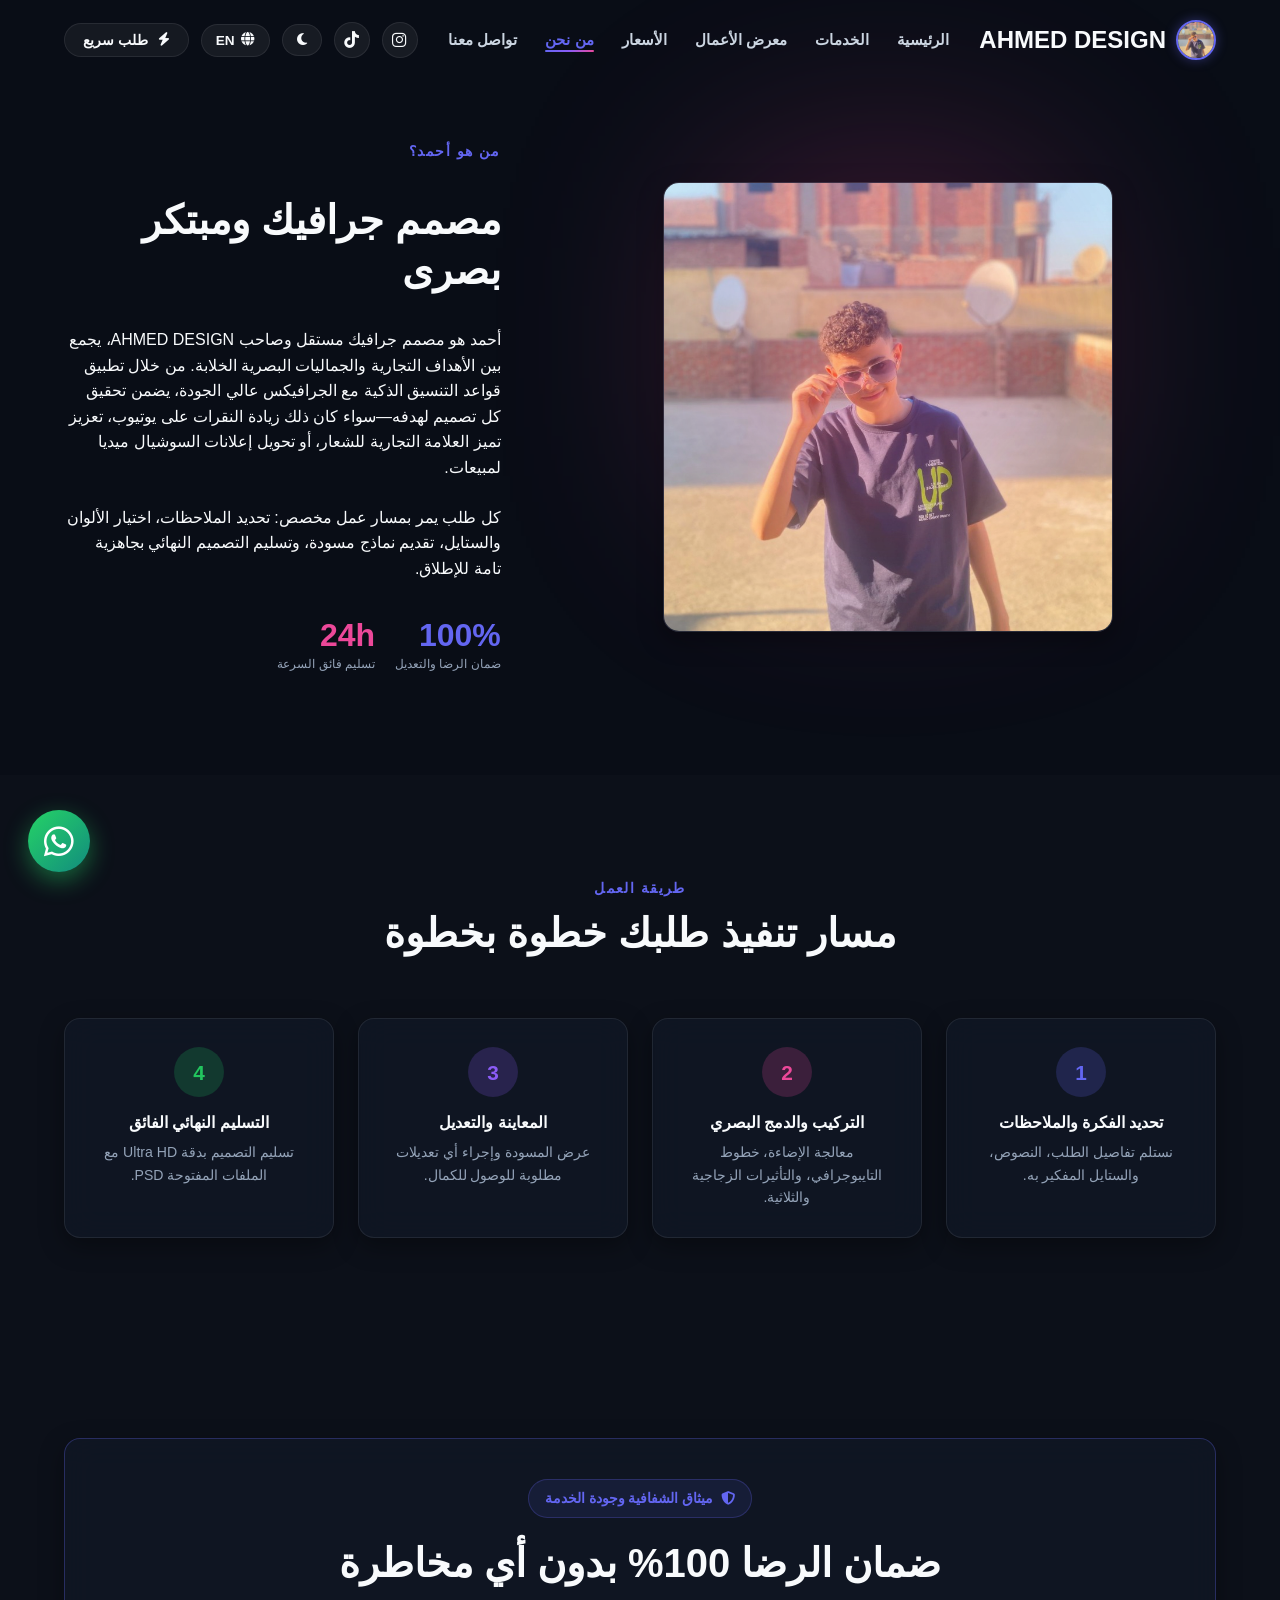
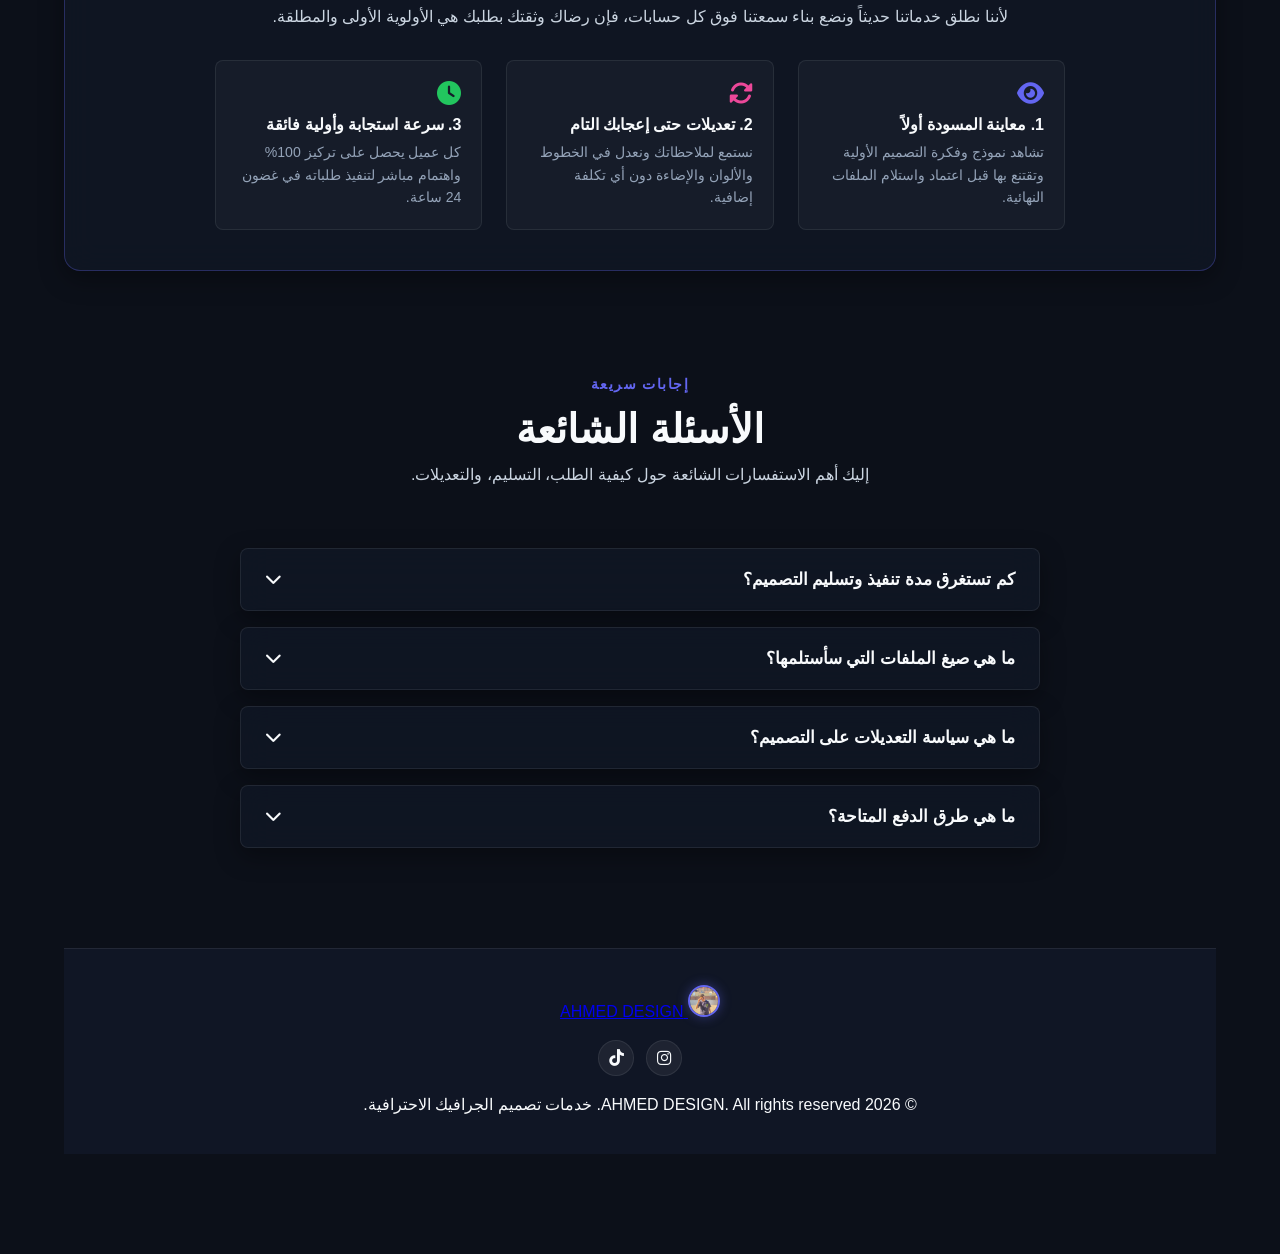
==== about.html @ 9575a86d "Add files via upload" ====
<!DOCTYPE html>
<html lang="ar" dir="rtl" data-theme="dark">
<head>
  <meta charset="UTF-8">
  <meta name="viewport" content="width=device-width, initial-scale=1.0">
  <title>AHMED DESIGN - من نحن والأسئلة الشائعة | About & FAQ</title>
  <meta name="description" content="تعرف على AHMED DESIGN ومصمم الجرافيك أحمد، مسار العمل المخصص، وأهم الإجابات على الأسئلة الشائعة المتعلقة بالطلب والتسليم.">

  <!-- Open Graph / Social Sharing -->
  <meta property="og:type" content="website">
  <meta property="og:title" content="AHMED DESIGN - من نحن وفريق العمل">
  <meta property="og:description" content="تعرف على AHMED DESIGN ومصمم الجرافيك أحمد ومسار العمل والأسئلة الشائعة.">
  <meta property="og:image" content="profile.jpg">
  <meta name="twitter:card" content="summary_large_image">
  <meta name="twitter:title" content="AHMED DESIGN - من نحن">
  <meta name="twitter:image" content="profile.jpg">

  <!-- Security Meta Tags -->
  <meta http-equiv="X-Content-Type-Options" content="nosniff">
  <meta http-equiv="X-Frame-Options" content="SAMEORIGIN">
  <meta name="referrer" content="strict-origin-when-cross-origin">
  <meta http-equiv="Content-Security-Policy" content="default-src 'self' 'unsafe-inline' 'unsafe-eval' https: data: blob:; img-src 'self' data: https: blob:; style-src 'self' 'unsafe-inline' https:; font-src 'self' https: data:;">

  <!-- FontAwesome CDN -->
  <link rel="stylesheet" href="https://cdnjs.cloudflare.com/ajax/libs/font-awesome/6.4.0/css/all.min.css" crossorigin="anonymous" referrerpolicy="no-referrer">
  
  <!-- Google Fonts -->
  <link rel="preconnect" href="https://fonts.googleapis.com">
  <link rel="preconnect" href="https://fonts.gstatic.com" crossorigin>
  <link href="https://fonts.googleapis.com/css2?family=Cairo:wght@400;600;700;800&family=Plus+Jakarta+Sans:wght@400;500;600;700;800&display=swap" rel="stylesheet">

  <!-- Favicon with Circular Profile Image -->
  <link rel="icon" type="image/jpeg" href="profile.jpg">

  <link rel="stylesheet" href="style.css">
</head>
<body>

  <!-- ✨ Loading Screen -->
  <div class="loading-screen" id="loading-screen">
    <div class="loading-inner">
      <div class="loading-logo">
        <img src="profile.jpg" alt="AHMED DESIGN" style="width: 70px; height: 70px; border-radius: 50%; object-fit: cover; border: 3px solid var(--color-primary); box-shadow: 0 0 20px rgba(99, 102, 241, 0.6);">
      </div>
      <div class="loading-ring"></div>
      <p class="loading-text">AHMED DESIGN</p>
    </div>
  </div>

  <!-- Header Navigation -->
  <header class="header-nav" id="header-nav">
    <div class="container nav-container">
      <a href="index.html" class="logo" id="nav-logo">
        <img src="profile.jpg" alt="AHMED DESIGN" class="logo-avatar">
        <span>AHMED DESIGN</span>
      </a>
      
      <button class="mobile-menu-btn" id="mobile-menu-btn" aria-label="القائمة">
        <span></span>
        <span></span>
        <span></span>
      </button>
      
      <ul class="nav-links" id="nav-links">
        <li><a href="index.html" data-ar="الرئيسية" data-en="Home">الرئيسية</a></li>
        <li><a href="services.html" data-ar="الخدمات" data-en="Services">الخدمات</a></li>
        <li><a href="portfolio.html" data-ar="معرض الأعمال" data-en="Portfolio">معرض الأعمال</a></li>
        <li><a href="pricing.html" data-ar="الأسعار" data-en="Pricing">الأسعار</a></li>
        <li><a href="about.html" data-ar="من نحن" data-en="About Us">من نحن</a></li>
        <li><a href="contact.html" data-ar="تواصل معنا" data-en="Contact">تواصل معنا</a></li>
      </ul>
      
      <div class="nav-controls">
        <!-- Social Media Buttons -->
        <a href="https://www.instagram.com/ahme_idet_x" target="_blank" rel="noopener noreferrer" class="social-icon-btn instagram" title="الانستجرام - Instagram">
          <i class="fa-brands fa-instagram"></i>
        </a>
        <a href="https://www.tiktok.com/@narota28" target="_blank" rel="noopener noreferrer" class="social-icon-btn tiktok" title="التيك توك - TikTok">
          <i class="fa-brands fa-tiktok"></i>
        </a>

        <button class="theme-toggle-btn" id="theme-toggle-btn" title="تغيير الوضع">
          <i class="fa-solid fa-moon" id="theme-icon"></i>
        </button>
        <button class="lang-toggle-btn" id="lang-toggle-btn" title="Switch Language">
          <i class="fa-solid fa-globe"></i> <span id="lang-text">EN</span>
        </button>
        <button class="btn btn-secondary btn-sm" id="open-quick-modal-btn">
          <i class="fa-solid fa-bolt"></i> <span data-ar="طلب سريع" data-en="Quick Order">طلب سريع</span>
        </button>
      </div>
    </div>
  </header>

  <!-- About Section -->
  <section class="services-section" style="padding-top: 140px;" id="about">
    <div class="container hero-grid">
      <div class="hero-visual">
        <div class="hero-circle-glow" style="background: var(--color-secondary);"></div>
        <img src="profile.jpg" alt="Ahmed Profile Photo" class="glass-card" style="width: 100%; max-width: 450px; border-radius: var(--radius-md); object-fit: cover; height: 450px; border: 1px solid rgba(255, 255, 255, 0.1);" id="about-img">
      </div>
      <div class="hero-content reveal">
        <span class="section-subtitle" style="text-align: right;" data-ar="من هو أحمد؟" data-en="Who is Ahmed?">من هو أحمد؟</span>
        <h2 class="section-title" style="text-align: right;" data-ar="مصمم جرافيك ومبتكر بصرى" data-en="Visual Creator & Graphic Specialist">مصمم جرافيك ومبتكر بصرى</h2>
        <p data-ar="أحمد هو مصمم جرافيك مستقل وصاحب AHMED DESIGN، يجمع بين الأهداف التجارية والجماليات البصرية الخلابة. من خلال تطبيق قواعد التنسيق الذكية مع الجرافيكس عالي الجودة، يضمن تحقيق كل تصميم لهدفه—سواء كان ذلك زيادة النقرات على يوتيوب، تعزيز تميز العلامة التجارية للشعار، أو تحويل إعلانات السوشيال ميديا لمبيعات." data-en="Ahmed is a freelance graphic designer behind AHMED DESIGN who bridges commercial objectives with striking aesthetics. By combining layout principles with high-fidelity graphics, Ahmed ensures every design achieves its goal.">
          أحمد هو مصمم جرافيك مستقل وصاحب AHMED DESIGN، يجمع بين الأهداف التجارية والجماليات البصرية الخلابة. من خلال تطبيق قواعد التنسيق الذكية مع الجرافيكس عالي الجودة، يضمن تحقيق كل تصميم لهدفه—سواء كان ذلك زيادة النقرات على يوتيوب، تعزيز تميز العلامة التجارية للشعار، أو تحويل إعلانات السوشيال ميديا لمبيعات.
        </p>
        <p data-ar="كل طلب يمر بمسار عمل مخصص: تحديد الملاحظات، اختيار الألوان والستايل، تقديم نماذج مسودة، وتسليم التصميم النهائي بجاهزية تامة للإطلاق." data-en="Every order follows a dedicated collaboration workflow: aligning requirements, establishing style direction, and delivering pristine assets ready for launch.">
          كل طلب يمر بمسار عمل مخصص: تحديد الملاحظات، اختيار الألوان والستايل، تقديم نماذج مسودة، وتسليم التصميم النهائي بجاهزية تامة للإطلاق.
        </p>
        <div style="display: flex; gap: 20px; margin-top: 10px;">
          <div class="stat-item" style="text-align: right;">
            <h3 style="color: var(--color-primary); font-size: 2rem;">100%</h3>
            <p data-ar="ضمان الرضا والتعديل" data-en="Satisfaction Guaranteed">ضمان الرضا والتعديل</p>
          </div>
          <div class="stat-item" style="text-align: right;">
            <h3 style="color: var(--color-secondary); font-size: 2rem;">24h</h3>
            <p data-ar="تسليم فائق السرعة" data-en="Express Turnaround">تسليم فائق السرعة</p>
          </div>
        </div>
      </div>
    </div>
  </section>

  <!-- Workflow Section -->
  <section class="services-section" style="background: rgba(255, 255, 255, 0.01);">
    <div class="container">
      <div class="section-header reveal">
        <span class="section-subtitle" data-ar="طريقة العمل" data-en="Our Process">طريقة العمل</span>
        <h2 class="section-title" data-ar="مسار تنفيذ طلبك خطوة بخطوة" data-en="Step-by-Step Order Workflow">مسار تنفيذ طلبك خطوة بخطوة</h2>
      </div>

      <div style="display: grid; grid-template-columns: repeat(auto-fit, minmax(240px, 1fr)); gap: 24px;" class="reveal">
        <div class="glass-card" style="padding: 28px; text-align: center;">
          <div style="width: 50px; height: 50px; background: rgba(99, 102, 241, 0.2); color: var(--color-primary); border-radius: 50%; display: flex; align-items: center; justify-content: center; margin: 0 auto 16px auto; font-weight: 800; font-size: 1.3rem;">1</div>
          <h4 data-ar="تحديد الفكرة والملاحظات" data-en="1. Project Brief">تحديد الفكرة والملاحظات</h4>
          <p style="font-size: 0.88rem; color: var(--text-muted); margin-top: 8px;" data-ar="نستلم تفاصيل الطلب، النصوص، والستايل المفكير به." data-en="We receive your title, text, requirements and style notes.">نستلم تفاصيل الطلب، النصوص، والستايل المفكير به.</p>
        </div>

        <div class="glass-card" style="padding: 28px; text-align: center;">
          <div style="width: 50px; height: 50px; background: rgba(236, 72, 153, 0.2); color: var(--color-secondary); border-radius: 50%; display: flex; align-items: center; justify-content: center; margin: 0 auto 16px auto; font-weight: 800; font-size: 1.3rem;">2</div>
          <h4 data-ar="التركيب والدمج البصري" data-en="2. Visual Composition">التركيب والدمج البصري</h4>
          <p style="font-size: 0.88rem; color: var(--text-muted); margin-top: 8px;" data-ar="معالجة الإضاءة، خطوط التايبوجرافي، والتأثيرات الزجاجية والثلاثية." data-en="Lighting setup, typography formatting, and 3D fluid effects.">معالجة الإضاءة، خطوط التايبوجرافي، والتأثيرات الزجاجية والثلاثية.</p>
        </div>

        <div class="glass-card" style="padding: 28px; text-align: center;">
          <div style="width: 50px; height: 50px; background: rgba(139, 92, 246, 0.2); color: var(--color-accent); border-radius: 50%; display: flex; align-items: center; justify-content: center; margin: 0 auto 16px auto; font-weight: 800; font-size: 1.3rem;">3</div>
          <h4 data-ar="المعاينة والتعديل" data-en="3. Preview & Revisions">المعاينة والتعديل</h4>
          <p style="font-size: 0.88rem; color: var(--text-muted); margin-top: 8px;" data-ar="عرض المسودة وإجراء أي تعديلات مطلوبة للوصول للكمال." data-en="Share initial model draft and make any revisions until ideal.">عرض المسودة وإجراء أي تعديلات مطلوبة للوصول للكمال.</p>
        </div>

        <div class="glass-card" style="padding: 28px; text-align: center;">
          <div style="width: 50px; height: 50px; background: rgba(34, 197, 94, 0.2); color: var(--color-success); border-radius: 50%; display: flex; align-items: center; justify-content: center; margin: 0 auto 16px auto; font-weight: 800; font-size: 1.3rem;">4</div>
          <h4 data-ar="التسليم النهائي الفائق" data-en="4. Final Delivery">التسليم النهائي الفائق</h4>
          <p style="font-size: 0.88rem; color: var(--text-muted); margin-top: 8px;" data-ar="تسليم التصميم بدقة Ultra HD مع الملفات المفتوحة PSD." data-en="Export high-resolution assets (PNG/JPG/PSD) ready to publish.">تسليم التصميم بدقة Ultra HD مع الملفات المفتوحة PSD.</p>
        </div>
      </div>
    </div>
  </section>

  <!-- 🛡️ Trust & Satisfaction Guarantee Commitment -->
  <section class="services-section" style="background: rgba(255, 255, 255, 0.01);">
    <div class="container">
      <div class="glass-card reveal" style="padding: 40px; border: 1px solid rgba(99, 102, 241, 0.3);">
        <div style="text-align: center; max-width: 850px; margin: 0 auto;">
          <span class="hero-badge" style="margin-bottom: 12px;"><i class="fa-solid fa-shield-halved"></i> <span data-ar="ميثاق الشفافية وجودة الخدمة" data-en="Quality & Transparency Commitment">ميثاق الشفافية وجودة الخدمة</span></span>
          <h2 class="section-title" style="margin-bottom: 16px;" data-ar="ضمان الرضا 100% بدون أي مخاطرة" data-en="100% Risk-Free Satisfaction Guarantee">ضمان الرضا 100% بدون أي مخاطرة</h2>
          <p class="section-desc" style="margin-bottom: 30px;" data-ar="لأننا نطلق خدماتنا حديثاً ونضع بناء سمعتنا فوق كل حسابات، فإن رضاك وثقتك بطلبك هي الأولوية الأولى والمطلقة." data-en="Because we are building our reputation on authentic client trust, your satisfaction is our top priority.">
            لأننا نطلق خدماتنا حديثاً ونضع بناء سمعتنا فوق كل حسابات، فإن رضاك وثقتك بطلبك هي الأولوية الأولى والمطلقة.
          </p>

          <div style="display: grid; grid-template-columns: repeat(auto-fit, minmax(220px, 1fr)); gap: 24px; text-align: right;">
            <div style="background: rgba(255, 255, 255, 0.03); padding: 20px; border-radius: var(--radius-sm); border: 1px solid var(--border-glass);">
              <i class="fa-solid fa-eye" style="color: var(--color-primary); font-size: 1.5rem; margin-bottom: 10px;"></i>
              <h4 data-ar="1. معاينة المسودة أولاً" data-en="1. Concept Preview">1. معاينة المسودة أولاً</h4>
              <p style="font-size: 0.88rem; color: var(--text-muted); margin-top: 6px;" data-ar="تشاهد نموذج وفكرة التصميم الأولية وتقتنع بها قبل اعتماد واستلام الملفات النهائية." data-en="Preview the concept design draft before final file delivery.">تشاهد نموذج وفكرة التصميم الأولية وتقتنع بها قبل اعتماد واستلام الملفات النهائية.</p>
            </div>

            <div style="background: rgba(255, 255, 255, 0.03); padding: 20px; border-radius: var(--radius-sm); border: 1px solid var(--border-glass);">
              <i class="fa-solid fa-rotate" style="color: var(--color-secondary); font-size: 1.5rem; margin-bottom: 10px;"></i>
              <h4 data-ar="2. تعديلات حتى إعجابك التام" data-en="2. Edits Until Perfect">2. تعديلات حتى إعجابك التام</h4>
              <p style="font-size: 0.88rem; color: var(--text-muted); margin-top: 6px;" data-ar="نستمع لملاحظاتك ونعدل في الخطوط والألوان والإضاءة دون أي تكلفة إضافية." data-en="Unlimited edits to fonts, colors, and graphics at no additional cost.">نستمع لملاحظاتك ونعدل في الخطوط والألوان والإضاءة دون أي تكلفة إضافية.</p>
            </div>

            <div style="background: rgba(255, 255, 255, 0.03); padding: 20px; border-radius: var(--radius-sm); border: 1px solid var(--border-glass);">
              <i class="fa-solid fa-clock" style="color: var(--color-success); font-size: 1.5rem; margin-bottom: 10px;"></i>
              <h4 data-ar="3. سرعة استجابة وأولية فائقة" data-en="3. Fast Priority Attention">3. سرعة استجابة وأولية فائقة</h4>
              <p style="font-size: 0.88rem; color: var(--text-muted); margin-top: 6px;" data-ar="كل عميل يحصل على تركيز 100% واهتمام مباشر لتنفيذ طلباته في غضون 24 ساعة." data-en="Direct 1-on-1 focus to complete your order within 24 hours.">كل عميل يحصل على تركيز 100% واهتمام مباشر لتنفيذ طلباته في غضون 24 ساعة.</p>
            </div>
          </div>
        </div>
      </div>

  <!-- FAQ Accordion Section -->
  <section class="services-section" id="faq">
    <div class="container">
      <div class="section-header reveal">
        <span class="section-subtitle" data-ar="إجابات سريعة" data-en="Got Questions?">إجابات سريعة</span>
        <h2 class="section-title" data-ar="الأسئلة الشائعة" data-en="Frequently Asked Questions">الأسئلة الشائعة</h2>
        <p class="section-desc" data-ar="إليك أهم الاستفسارات الشائعة حول كيفية الطلب، التسليم، والتعديلات." data-en="Find quick answers regarding design orders, turnaround times, and revisions.">
          إليك أهم الاستفسارات الشائعة حول كيفية الطلب، التسليم، والتعديلات.
        </p>
      </div>

      <div class="faq-container reveal">
        <!-- FAQ 1 -->
        <div class="glass-card faq-item">
          <button class="faq-question">
            <span data-ar="كم تستغرق مدة تنفيذ وتسليم التصميم؟" data-en="How long does design delivery take?">كم تستغرق مدة تنفيذ وتسليم التصميم؟</span>
            <i class="fa-solid fa-chevron-down faq-icon"></i>
          </button>
          <div class="faq-answer">
            <p data-ar="يتم تسليم معظم الصور المصغرة والبوستات والشعارات خلال 24 إلى 48 ساعة فقط كحد أقصى. وفي حالة الطلبات المستعجلة، يمكن التسليم في نفس اليوم." data-en="Most thumbnails, ads, and logos are delivered within 24 to 48 hours. Express same-day delivery is available for urgent orders.">
              يتم تسليم معظم الصور المصغرة والبوستات والشعارات خلال 24 إلى 48 ساعة فقط كحد أقصى. وفي حالة الطلبات المستعجلة، يمكن التسليم في نفس اليوم.
            </p>
          </div>
        </div>

        <!-- FAQ 2 -->
        <div class="glass-card faq-item">
          <button class="faq-question">
            <span data-ar="ما هي صيغ الملفات التي سأستلمها؟" data-en="What file formats will I receive?">ما هي صيغ الملفات التي سأستلمها؟</span>
            <i class="fa-solid fa-chevron-down faq-icon"></i>
          </button>
          <div class="faq-answer">
            <p data-ar="تستلم ملفات الصور بجهوزية فائقة بدقة Ultra HD بصيغ PNG و JPG، بالإضافة إلى ملف المصدر المفتوح للتعديل (Photoshop PSD / Illustrator AI) حسب نوع الخدمة." data-en="You receive Ultra HD PNG and JPG files, along with edit-ready source files (PSD / AI) depending on the package.">
              تستلم ملفات الصور بجهوزية فائقة بدقة Ultra HD بصيغ PNG و JPG، بالإضافة إلى ملف المصدر المفتوح للتعديل (Photoshop PSD / Illustrator AI) حسب نوع الخدمة.
            </p>
          </div>
        </div>

        <!-- FAQ 3 -->
        <div class="glass-card faq-item">
          <button class="faq-question">
            <span data-ar="ما هي سياسة التعديلات على التصميم؟" data-en="What is the revision policy?">ما هي سياسة التعديلات على التصميم؟</span>
            <i class="fa-solid fa-chevron-down faq-icon"></i>
          </button>
          <div class="faq-answer">
            <p data-ar="أقدم تعديلات مجانية غير محدودة حتى تكون راضياً بنسبة 100% عن النتيجة النهائية والتحف البصرية المطلوبة." data-en="I offer unlimited revisions until you are 100% satisfied with the final result.">
              أقدم تعديلات مجانية غير محدودة حتى تكون راضياً بنسبة 100% عن النتيجة النهائية والتحف البصرية المطلوبة.
            </p>
          </div>
        </div>

        <!-- FAQ 4 -->
        <div class="glass-card faq-item">
          <button class="faq-question">
            <span data-ar="ما هي طرق الدفع المتاحة؟" data-en="What payment methods are supported?">ما هي طرق الدفع المتاحة؟</span>
            <i class="fa-solid fa-chevron-down faq-icon"></i>
          </button>
          <div class="faq-answer">
            <p data-ar="يمكنك الدفع بسهولة داخل مصر عبر محفظة فودافون كاش (Vodafone Cash) أو تطبيق InstaPay، ومن خارج مصر عبر PayPal أو التحويلات البنكية." data-en="In Egypt, you can pay via Vodafone Cash or InstaPay. Internationally, payments are accepted via PayPal.">
              يمكنك الدفع بسهولة داخل مصر عبر محفظة فودافون كاش (Vodafone Cash) أو تطبيق InstaPay، ومن خارج مصر عبر PayPal أو التحويلات البنكية.
            </p>
          </div>
        </div>
      </div>
    </div>
  </section>

  <!-- Footer -->
  <footer class="footer">
    <div class="container footer-container">
      <a href="index.html" class="footer-logo">
        <img src="profile.jpg" alt="AHMED DESIGN" class="logo-avatar" style="width: 32px; height: 32px;">
        <span>AHMED DESIGN</span>
      </a>
      <div style="display: flex; align-items: center; gap: 12px;">
        <a href="https://www.instagram.com/ahme_idet_x" target="_blank" rel="noopener noreferrer" class="social-icon-btn instagram" title="Instagram">
          <i class="fa-brands fa-instagram"></i>
        </a>
        <a href="https://www.tiktok.com/@narota28" target="_blank" rel="noopener noreferrer" class="social-icon-btn tiktok" title="TikTok">
          <i class="fa-brands fa-tiktok"></i>
        </a>
      </div>
      <p class="footer-copyright">
        &copy; 2026 AHMED DESIGN. All rights reserved. خدمات تصميم الجرافيك الاحترافية.
      </p>
    </div>
  </footer>

  <!-- Quick Request Modal Popup -->
  <div class="modal-backdrop" id="quick-order-modal">
    <div class="modal-card quick-modal-card">
      <button class="modal-close" id="quick-modal-close" aria-label="إغلاق"><i class="fa-solid fa-xmark"></i></button>
      <div class="quick-modal-header">
        <i class="fa-solid fa-bolt modal-icon"></i>
        <h3 data-ar="طلب تصميم سريع عبر الواتساب" data-en="Quick WhatsApp Order">طلب تصميم سريع عبر الواتساب</h3>
      </div>
      <form id="quick-order-form" autocomplete="off">
        <div class="form-group">
          <label data-ar="اسمك الكريم:" data-en="Your Name:">اسمك الكريم:</label>
          <input type="text" id="modal-client-name" class="form-control" placeholder="مثال: أحمد" required maxlength="100">
        </div>
        <div class="form-group">
          <label data-ar="نوع التصميم المطلوب:" data-en="Select Design:">نوع التصميم المطلوب:</label>
          <select id="modal-service-select" class="form-control" required>
            <option value="صورة مصغرة">صورة مصغرة (100 ج.م / $2.00)</option>
            <option value="بوست / إعلان">بوست / إعلان (100 ج.م / $2.00)</option>
            <option value="تصميم شعار (لوجو)">تصميم شعار - لوجو (100 ج.م / $2.00)</option>
            <option value="تصميمات تجارية">تصميمات تجارية (150 ج.م / $2.50)</option>
            <option value="تصميمات خاصة كبيرة">تصميمات خاصة كبيرة (300 ج.م / $3.00)</option>
          </select>
        </div>
        <div class="form-group">
          <label data-ar="ملاحظات وفكرة التصميم:" data-en="Design Notes:">ملاحظات وفكرة التصميم:</label>
          <textarea id="modal-notes" class="form-control" placeholder="اكتب عنوان التصميم أو الملاحظات البسيطة..." required maxlength="500"></textarea>
        </div>
        <button type="submit" class="btn btn-primary btn-block">
          <i class="fa-brands fa-whatsapp"></i> <span data-ar="تأكيد والفتح في الواتساب" data-en="Confirm & Open WhatsApp">تأكيد والفتح في الواتساب</span>
        </button>
      </form>
    </div>
  </div>

  <!-- Floating WhatsApp Action Button -->
  <a href="https://wa.me/201289337306?text=%D8%A3%D9%87%D9%84%D8%A7%D9%8B%20%D8%A8%D9%83%D8%8C%20%D8%B3%D9%8A%D8%AA%D9%85%20%D8%A7%D9%84%D8%B1%D8%AF%20%D8%B9%D9%84%D9%8A%D9%83%20%D9%81%D9%8A%20%D8%A3%D9%82%D8%B1%D8%A8%20%D9%88%D9%82%D8%AA" 
     class="whatsapp-float-btn" target="_blank" rel="noopener noreferrer" aria-label="Contact via WhatsApp">
    <i class="fa-brands fa-whatsapp"></i>
  </a>

  <!-- Scroll To Top Button -->
  <button class="scroll-top-btn" id="scroll-top-btn" aria-label="العودة لأعلى">
    <i class="fa-solid fa-chevron-up"></i>
  </button>

  <script src="app.js"></script>
  <script src="script.js"></script>
  <script>
    (function () {
      var ls = document.getElementById('loading-screen');
      if (!ls) return;
      function hide() { ls.classList.add('hidden'); }
      setTimeout(hide, 800);
      if (document.readyState === 'complete' || document.readyState === 'interactive') {
        setTimeout(hide, 300);
      } else {
        document.addEventListener('DOMContentLoaded', function () { setTimeout(hide, 300); });
      }
    })();
  </script>
</body>
</html>
---- style.css ----
/* ==========================================================================
   Proticy - Design System & Modern Aesthetics (Dark & Light Modes)
   ========================================================================== */

:root {
  /* Fonts */
  --font-body: 'Cairo', 'Plus Jakarta Sans', -apple-system, BlinkMacSystemFont, sans-serif;
  --font-heading: 'Cairo', 'Plus Jakarta Sans', sans-serif;

  /* Dark Theme Tokens (Default) */
  --bg-primary: #090d16;
  --bg-secondary: #101625;
  --bg-card: rgba(18, 25, 41, 0.75);
  
  --text-primary: #f8fafc;
  --text-secondary: #cbd5e1;
  --text-muted: #94a3b8;
  
  --color-primary: #6366f1;
  --color-primary-hover: #4f46e5;
  --color-secondary: #ec4899;
  --color-accent: #8b5cf6;
  --color-success: #22c55e;
  
  --border-glass: rgba(255, 255, 255, 0.08);
  --border-glass-glow: rgba(99, 102, 241, 0.3);
  --glass-bg: rgba(18, 25, 41, 0.65);

  --grad-primary: linear-gradient(135deg, #6366f1 0%, #8b5cf6 50%, #ec4899 100%);
  --grad-text: linear-gradient(135deg, #a5b4fc 0%, #f472b6 100%);

  --shadow-sm: 0 2px 8px rgba(0, 0, 0, 0.2);
  --shadow-md: 0 8px 24px rgba(0, 0, 0, 0.35);
  --shadow-lg: 0 16px 40px rgba(0, 0, 0, 0.5);
  --shadow-glow: 0 0 30px rgba(99, 102, 241, 0.3);

  --radius-sm: 8px;
  --radius-md: 16px;
  --radius-lg: 24px;
  --radius-full: 9999px;

  --transition-fast: 0.2s ease;
  --transition-normal: 0.3s cubic-bezier(0.4, 0, 0.2, 1);
}

/* Light Theme Variables */
[data-theme="light"] {
  --bg-primary: #f8fafc;
  --bg-secondary: #f1f5f9;
  --bg-card: rgba(255, 255, 255, 0.85);

  --text-primary: #0f172a;
  --text-secondary: #334155;
  --text-muted: #64748b;

  --border-glass: rgba(0, 0, 0, 0.08);
  --border-glass-glow: rgba(99, 102, 241, 0.4);
  --glass-bg: rgba(255, 255, 255, 0.75);

  --shadow-sm: 0 2px 8px rgba(0, 0, 0, 0.05);
  --shadow-md: 0 8px 24px rgba(0, 0, 0, 0.08);
  --shadow-lg: 0 16px 40px rgba(0, 0, 0, 0.12);
}

/* Reset & Base Styles */
* {
  margin: 0;
  padding: 0;
  box-sizing: border-box;
}

html {
  scroll-behavior: smooth;
}

body {
  font-family: var(--font-body);
  background-color: var(--bg-primary);
  color: var(--text-primary);
  line-height: 1.6;
  overflow-x: hidden;
  transition: background-color var(--transition-normal), color var(--transition-normal);
}

.container {
  width: 100%;
  max-width: 1200px;
  margin: 0 auto;
  padding: 0 24px;
}

/* Glassmorphism Cards */
.glass-card {
  background: var(--glass-bg);
  backdrop-filter: blur(16px);
  -webkit-backdrop-filter: blur(16px);
  border: 1px solid var(--border-glass);
  border-radius: var(--radius-md);
  box-shadow: var(--shadow-md);
  transition: all var(--transition-normal);
}

.glass-card:hover {
  border-color: var(--border-glass-glow);
}

/* Typography */
h1, h2, h3, h4, h5, h6 {
  font-family: var(--font-heading);
  font-weight: 700;
  line-height: 1.25;
  color: var(--text-primary);
}

.gradient-text {
  background: var(--grad-primary);
  -webkit-background-clip: text;
  -webkit-text-fill-color: transparent;
  background-clip: text;
}

/* Buttons System */
.btn {
  display: inline-flex;
  align-items: center;
  justify-content: center;
  gap: 10px;
  padding: 14px 28px;
  font-family: var(--font-heading);
  font-size: 0.95rem;
  font-weight: 700;
  border-radius: var(--radius-full);
  border: none;
  cursor: pointer;
  text-decoration: none;
  transition: all var(--transition-normal);
}

.btn-sm {
  padding: 8px 18px;
  font-size: 0.85rem;
}

.btn-primary {
  background: var(--grad-primary);
  color: #ffffff;
  box-shadow: 0 4px 20px rgba(99, 102, 241, 0.4);
}

.btn-primary:hover {
  transform: translateY(-2px);
  box-shadow: 0 8px 28px rgba(99, 102, 241, 0.6);
}

.btn-secondary {
  background: rgba(255, 255, 255, 0.05);
  color: var(--text-primary);
  border: 1px solid var(--border-glass);
}

.btn-secondary:hover {
  background: rgba(255, 255, 255, 0.12);
  border-color: var(--color-primary);
}

.btn-block {
  width: 100%;
}

/* Header & Nav */
.header-nav {
  position: fixed;
  top: 0;
  left: 0;
  width: 100%;
  z-index: 100;
  padding: 20px 0;
  transition: all var(--transition-normal);
}

.header-nav.scrolled {
  background: var(--glass-bg);
  backdrop-filter: blur(20px);
  -webkit-backdrop-filter: blur(20px);
  border-bottom: 1px solid var(--border-glass);
  padding: 14px 0;
  box-shadow: var(--shadow-sm);
}

.nav-container {
  display: flex;
  align-items: center;
  justify-content: space-between;
}

.logo {
  display: flex;
  align-items: center;
  gap: 10px;
  font-family: var(--font-heading);
  font-size: 1.5rem;
  font-weight: 800;
  color: var(--text-primary);
  text-decoration: none;
}

.logo i {
  color: var(--color-primary);
}

.logo-avatar {
  width: 40px;
  height: 40px;
  border-radius: 50%;
  object-fit: cover;
  border: 2px solid var(--color-primary);
  box-shadow: 0 0 12px rgba(99, 102, 241, 0.4);
  transition: transform var(--transition-fast), box-shadow var(--transition-fast);
}

.logo:hover .logo-avatar {
  transform: scale(1.08);
  box-shadow: 0 0 16px rgba(236, 72, 153, 0.6);
}

.social-icon-btn {
  width: 36px;
  height: 36px;
  border-radius: 50%;
  background: rgba(255, 255, 255, 0.06);
  border: 1px solid var(--border-glass);
  color: var(--text-primary);
  display: flex;
  align-items: center;
  justify-content: center;
  text-decoration: none;
  font-size: 1.05rem;
  transition: all var(--transition-fast);
}

.social-icon-btn.instagram:hover {
  background: radial-gradient(circle at 30% 107%, #fdf497 0%, #fdf497 5%, #fd5949 45%,#d6249f 60%,#285AEB 90%);
  color: #ffffff;
  border-color: transparent;
  transform: translateY(-2px);
}

.social-icon-btn.tiktok:hover {
  background: #000000;
  color: #00f2fe;
  border-color: #ff0050;
  box-shadow: -2px 2px 10px #ff0050, 2px -2px 10px #00f2fe;
  transform: translateY(-2px);
}

.nav-links {
  display: flex;
  align-items: center;
  gap: 28px;
  list-style: none;
}

.nav-links a {
  color: var(--text-secondary);
  text-decoration: none;
  font-size: 0.95rem;
  font-weight: 600;
  transition: color var(--transition-fast);
}

.nav-links a:hover,
.nav-links a.active {
  color: var(--color-primary);
}

.nav-links a.active {
  position: relative;
}

.nav-links a.active::after {
  content: '';
  position: absolute;
  bottom: -4px;
  left: 0;
  width: 100%;
  height: 2px;
  background: var(--grad-primary);
  border-radius: var(--radius-full);
}

.nav-controls {
  display: flex;
  align-items: center;
  gap: 12px;
}

.theme-toggle-btn, .lang-toggle-btn {
  background: rgba(255, 255, 255, 0.06);
  border: 1px solid var(--border-glass);
  color: var(--text-primary);
  padding: 8px 14px;
  border-radius: var(--radius-full);
  cursor: pointer;
  display: flex;
  align-items: center;
  gap: 6px;
  font-weight: 700;
  font-size: 0.85rem;
  transition: all var(--transition-fast);
}

.theme-toggle-btn:hover, .lang-toggle-btn:hover {
  background: rgba(99, 102, 241, 0.2);
  border-color: var(--color-primary);
}

/* Mobile Hamburger Button */
.mobile-menu-btn {
  display: none;
  background: none;
  border: none;
  cursor: pointer;
  padding: 8px;
}

.mobile-menu-btn span {
  display: block;
  width: 24px;
  height: 2px;
  background-color: var(--text-primary);
  margin: 5px 0;
  transition: all var(--transition-fast);
}

/* Hero Section */
.hero-section {
  padding: 160px 0 100px 0;
  position: relative;
}

.hero-grid {
  display: grid;
  grid-template-columns: 1.2fr 0.8fr;
  gap: 60px;
  align-items: center;
}

.hero-content {
  display: flex;
  flex-direction: column;
  gap: 24px;
}

.hero-badge {
  display: inline-flex;
  align-items: center;
  gap: 8px;
  padding: 8px 16px;
  border-radius: var(--radius-full);
  background: rgba(99, 102, 241, 0.1);
  border: 1px solid rgba(99, 102, 241, 0.25);
  color: var(--color-primary);
  font-size: 0.85rem;
  font-weight: 600;
  width: fit-content;
}

.hero-title {
  font-size: 3.2rem;
  letter-spacing: -0.02em;
}

.hero-description {
  font-size: 1.1rem;
  color: var(--text-secondary);
}

.hero-btns {
  display: flex;
  gap: 16px;
  flex-wrap: wrap;
}

.hero-cta-text {
  display: flex;
  align-items: center;
  gap: 8px;
  font-size: 0.85rem;
  color: var(--text-muted);
  margin-top: 12px;
}

.hero-visual {
  position: relative;
  display: flex;
  justify-content: center;
}

.hero-circle-glow {
  position: absolute;
  width: 320px;
  height: 320px;
  background: var(--color-primary);
  filter: blur(120px);
  opacity: 0.3;
  z-index: 1;
}

.hero-card {
  width: 100%;
  max-width: 380px;
  padding: 32px;
  z-index: 2;
  display: flex;
  flex-direction: column;
  gap: 20px;
}

.hero-card-header {
  display: flex;
  justify-content: space-between;
  align-items: center;
}

.designer-profile {
  display: flex;
  align-items: center;
  gap: 12px;
}

.designer-avatar {
  width: 48px;
  height: 48px;
  border-radius: 50%;
  border: 2px solid var(--color-primary);
}

.status-dot {
  width: 10px;
  height: 10px;
  background-color: var(--color-success);
  border-radius: 50%;
  box-shadow: 0 0 12px var(--color-success);
}

.hero-card-stats {
  display: grid;
  grid-template-columns: 1fr 1fr;
  gap: 16px;
  border-top: 1px solid var(--border-glass);
  border-bottom: 1px solid var(--border-glass);
  padding: 16px 0;
}

.stat-item h5 {
  font-size: 1.4rem;
  background: var(--grad-text);
  -webkit-background-clip: text;
  -webkit-text-fill-color: transparent;
  background-clip: text;
}

.stat-item p {
  font-size: 0.75rem;
  color: var(--text-muted);
}

/* Services Grid Section */
.services-section {
  padding: 100px 0;
}

.section-header {
  text-align: center;
  max-width: 680px;
  margin: 0 auto 60px auto;
}

.section-subtitle {
  color: var(--color-primary);
  font-size: 0.9rem;
  text-transform: uppercase;
  letter-spacing: 0.1em;
  font-weight: 700;
}

.section-title {
  font-size: 2.5rem;
  margin: 8px 0;
}

.section-desc {
  color: var(--text-secondary);
}

.services-grid {
  display: grid;
  grid-template-columns: repeat(auto-fit, minmax(320px, 1fr));
  gap: 28px;
}

.service-card {
  padding: 36px 32px;
  display: flex;
  flex-direction: column;
  gap: 18px;
}

.service-icon-box {
  width: 54px;
  height: 54px;
  border-radius: var(--radius-sm);
  background: rgba(99, 102, 241, 0.1);
  border: 1px solid rgba(99, 102, 241, 0.2);
  color: var(--color-primary);
  display: flex;
  align-items: center;
  justify-content: center;
  font-size: 1.4rem;
}

.service-card-title {
  font-size: 1.3rem;
}

.service-card-desc {
  font-size: 0.95rem;
  color: var(--text-secondary);
  flex-grow: 1;
}

.service-card-cta {
  display: inline-flex;
  align-items: center;
  gap: 8px;
  font-weight: 700;
  font-size: 0.9rem;
  color: var(--color-primary);
  background: none;
  border: none;
  cursor: pointer;
}

.service-card-cta:hover {
  color: var(--color-secondary);
}

/* Portfolio Section & Filter Tabs */
.portfolio-filters {
  display: flex;
  justify-content: center;
  gap: 12px;
  flex-wrap: wrap;
  margin-bottom: 40px;
}

.filter-btn {
  padding: 10px 22px;
  border-radius: var(--radius-full);
  background: rgba(255, 255, 255, 0.04);
  border: 1px solid var(--border-glass);
  color: var(--text-secondary);
  font-family: var(--font-heading);
  font-weight: 600;
  font-size: 0.9rem;
  cursor: pointer;
  transition: all var(--transition-fast);
}

.filter-btn:hover, .filter-btn.active {
  background: var(--grad-primary);
  color: #fff;
  border-color: transparent;
  box-shadow: 0 4px 16px rgba(99, 102, 241, 0.3);
}

.portfolio-grid {
  display: grid;
  grid-template-columns: repeat(auto-fit, minmax(260px, 1fr));
  gap: 28px;
  margin-bottom: 60px;
}

.portfolio-item {
  overflow: hidden;
  display: flex;
  flex-direction: column;
}

.portfolio-thumb-box {
  position: relative;
  height: 200px;
  overflow: hidden;
}

.portfolio-placeholder-img {
  width: 100%;
  height: 100%;
  display: flex;
  flex-direction: column;
  align-items: center;
  justify-content: center;
  gap: 12px;
  position: relative;
  transition: transform var(--transition-normal);
}

.portfolio-real-img {
  width: 100%;
  height: 100%;
  object-fit: cover;
  transition: transform var(--transition-normal);
}

.portfolio-item:hover .portfolio-real-img {
  transform: scale(1.08);
}

.portfolio-item:hover .portfolio-placeholder-img {
  transform: scale(1.05);
}

.thumb-bg-1 { background: linear-gradient(135deg, #1e1b4b 0%, #311b92 100%); }
.logo-bg-1 { background: linear-gradient(135deg, #0f172a 0%, #1e293b 100%); }
.ad-bg-1 { background: linear-gradient(135deg, #831843 0%, #500724 100%); }
.custom-bg-1 { background: linear-gradient(135deg, #064e3b 0%, #022c22 100%); }

.portfolio-icon {
  font-size: 2.5rem;
  color: var(--color-primary);
}

.portfolio-tag {
  font-size: 0.75rem;
  font-weight: 700;
  text-transform: uppercase;
  padding: 4px 10px;
  background: rgba(0, 0, 0, 0.5);
  border-radius: var(--radius-full);
  color: #fff;
}

.portfolio-overlay {
  position: absolute;
  inset: 0;
  background: rgba(9, 13, 22, 0.85);
  display: flex;
  align-items: center;
  justify-content: center;
  opacity: 0;
  transition: opacity var(--transition-fast);
}

.portfolio-item:hover .portfolio-overlay {
  opacity: 1;
}

.portfolio-info {
  padding: 20px;
}

.portfolio-info h4 {
  font-size: 1.05rem;
}

.portfolio-info p {
  font-size: 0.85rem;
  color: var(--text-muted);
}

/* Before / After Slider */
.before-after-wrapper {
  margin-top: 60px;
  padding: 40px;
  background: var(--glass-bg);
  border: 1px solid var(--border-glass);
  border-radius: var(--radius-lg);
  text-align: center;
}

.before-after-title {
  font-size: 1.5rem;
  margin-bottom: 8px;
}

.before-after-sub {
  color: var(--text-secondary);
  margin-bottom: 28px;
  font-size: 0.95rem;
}

.ba-slider-container {
  position: relative;
  width: 100%;
  max-width: 800px;
  height: 280px;
  margin: 0 auto;
  overflow: hidden;
  border-radius: var(--radius-md);
  border: 1px solid var(--border-glass);
  user-select: none;
  cursor: ew-resize;
}

.ba-image {
  position: absolute;
  inset: 0;
  width: 100%;
  height: 100%;
  display: flex;
  align-items: center;
  justify-content: center;
}

.ba-before {
  width: 50%;
  background: linear-gradient(135deg, #1e293b 0%, #0f172a 100%);
  overflow: hidden;
  z-index: 2;
  border-left: 2px solid var(--color-primary);
}

.ba-after {
  background: linear-gradient(135deg, #312e81 0%, #4338ca 100%);
  z-index: 1;
}

.ba-demo-card {
  padding: 30px;
  border-radius: 12px;
  display: flex;
  flex-direction: column;
  gap: 12px;
  align-items: center;
}

.after-card { color: #fff; }
.before-card { color: #94a3b8; }

.ba-badge {
  padding: 6px 14px;
  border-radius: var(--radius-full);
  font-size: 0.85rem;
  font-weight: 700;
}

.ba-badge.success {
  background: rgba(34, 197, 94, 0.2);
  color: #4ade80;
  border: 1px solid rgba(34, 197, 94, 0.4);
}

.ba-badge.muted {
  background: rgba(255, 255, 255, 0.1);
  color: #cbd5e1;
}

.ba-handle {
  position: absolute;
  top: 0;
  bottom: 0;
  left: 50%;
  width: 40px;
  margin-left: -20px;
  display: flex;
  align-items: center;
  justify-content: center;
  background: var(--color-primary);
  color: #fff;
  z-index: 3;
  box-shadow: var(--shadow-md);
  border-radius: var(--radius-full);
  height: 40px;
  top: calc(50% - 20px);
}

/* Pricing Grid & Currency Switcher */
.currency-toggle-wrapper {
  display: inline-flex;
  align-items: center;
  gap: 12px;
  margin-top: 20px;
  padding: 6px 16px;
  background: rgba(255, 255, 255, 0.04);
  border: 1px solid var(--border-glass);
  border-radius: var(--radius-full);
}

.currency-label {
  font-size: 0.9rem;
  font-weight: 600;
  color: var(--text-secondary);
}

.currency-switch-btns {
  display: flex;
  gap: 6px;
}

.curr-btn {
  padding: 4px 14px;
  border-radius: var(--radius-full);
  background: none;
  border: none;
  color: var(--text-muted);
  font-weight: 700;
  font-size: 0.85rem;
  cursor: pointer;
}

.curr-btn.active {
  background: var(--color-primary);
  color: #fff;
}

.pricing-grid {
  display: grid;
  grid-template-columns: repeat(auto-fit, minmax(210px, 1fr));
  gap: 24px;
  margin-bottom: 50px;
}

.pricing-card {
  padding: 32px 24px;
  display: flex;
  flex-direction: column;
  gap: 20px;
  position: relative;
}

.pricing-card.popular {
  border-color: var(--color-primary);
  box-shadow: 0 0 30px rgba(99, 102, 241, 0.25);
}

.popular-badge {
  position: absolute;
  top: -12px;
  right: 50%;
  transform: translateX(50%);
  background: var(--grad-primary);
  color: #fff;
  font-size: 0.75rem;
  font-weight: 700;
  padding: 4px 14px;
  border-radius: var(--radius-full);
}

.pricing-header h3 {
  font-size: 1.2rem;
}

.pricing-header p {
  font-size: 0.8rem;
  color: var(--text-muted);
}

.pricing-amount {
  display: flex;
  align-items: baseline;
  gap: 6px;
}

.price-val {
  font-size: 2.4rem;
  font-weight: 800;
  color: var(--color-primary);
}

.price-unit {
  font-size: 1rem;
  font-weight: 700;
  color: var(--text-secondary);
}

.pricing-features {
  list-style: none;
  display: flex;
  flex-direction: column;
  gap: 10px;
  font-size: 0.85rem;
  color: var(--text-secondary);
  flex-grow: 1;
}

.pricing-features i {
  color: var(--color-success);
  margin-left: 6px;
}

/* Calculator Widget */
.calculator-card {
  padding: 36px;
  max-width: 900px;
  margin: 0 auto;
}

.calc-header {
  display: flex;
  align-items: center;
  gap: 16px;
  margin-bottom: 28px;
}

.calc-icon {
  font-size: 2rem;
  color: var(--color-primary);
}

.calc-body-grid {
  display: grid;
  grid-template-columns: 1fr 1fr 1fr;
  gap: 24px;
  align-items: flex-end;
}

.calc-group {
  display: flex;
  flex-direction: column;
  gap: 8px;
}

.calc-group label {
  font-size: 0.85rem;
  font-weight: 600;
  color: var(--text-secondary);
}

.calc-result-box {
  background: rgba(99, 102, 241, 0.08);
  border: 1px solid rgba(99, 102, 241, 0.2);
  padding: 20px;
  border-radius: var(--radius-sm);
  display: flex;
  flex-direction: column;
  gap: 10px;
  text-align: center;
}

.calc-result-title {
  font-size: 0.8rem;
  color: var(--text-muted);
}

.calc-total-display {
  font-size: 1.8rem;
  font-weight: 800;
  color: var(--color-primary);
}

/* FAQ Accordion */
.faq-container {
  display: flex;
  flex-direction: column;
  gap: 16px;
  max-width: 800px;
  margin: 0 auto;
}

.faq-item {
  border-radius: var(--radius-sm);
  overflow: hidden;
}

.faq-question {
  width: 100%;
  display: flex;
  justify-content: space-between;
  align-items: center;
  padding: 20px 24px;
  background: none;
  border: none;
  font-family: var(--font-heading);
  font-size: 1.05rem;
  font-weight: 700;
  color: var(--text-primary);
  cursor: pointer;
  text-align: right;
}

[dir="ltr"] .faq-question {
  text-align: left;
}

.faq-icon {
  transition: transform var(--transition-fast);
}

.faq-item.active .faq-icon {
  transform: rotate(180deg);
}

.faq-answer {
  max-height: 0;
  overflow: hidden;
  transition: max-height 0.3s ease, padding 0.3s ease;
  padding: 0 24px;
}

.faq-item.active .faq-answer {
  max-height: 200px;
  padding: 0 24px 20px 24px;
}

.faq-answer p {
  color: var(--text-secondary);
  font-size: 0.95rem;
}

/* Contact & Form */
.contact-section {
  padding: 100px 0;
}

.contact-grid {
  display: grid;
  grid-template-columns: 0.8fr 1.2fr;
  gap: 60px;
}

.contact-info {
  display: flex;
  flex-direction: column;
  gap: 32px;
}

.contact-list {
  display: flex;
  flex-direction: column;
  gap: 20px;
}

.contact-item {
  display: flex;
  align-items: center;
  gap: 16px;
}

.contact-icon-box {
  width: 48px;
  height: 48px;
  border-radius: var(--radius-sm);
  background: rgba(99, 102, 241, 0.1);
  color: var(--color-primary);
  display: flex;
  align-items: center;
  justify-content: center;
  font-size: 1.2rem;
}

.contact-form-card {
  padding: 40px;
}

.contact-form {
  display: flex;
  flex-direction: column;
  gap: 20px;
}

.form-group-row {
  display: grid;
  grid-template-columns: 1fr 1fr;
  gap: 20px;
}

.form-group {
  display: flex;
  flex-direction: column;
  gap: 8px;
}

.form-group label {
  font-size: 0.85rem;
  font-weight: 600;
  color: var(--text-secondary);
}

.form-control {
  background: rgba(255, 255, 255, 0.04);
  border: 1px solid var(--border-glass);
  border-radius: var(--radius-sm);
  padding: 14px 16px;
  color: var(--text-primary);
  font-family: var(--font-body);
  font-size: 0.95rem;
  outline: none;
}

.form-control:focus {
  border-color: var(--color-primary);
}

textarea.form-control {
  resize: vertical;
  min-height: 110px;
}

.submit-alert {
  display: none;
  padding: 16px;
  border-radius: var(--radius-sm);
  background: rgba(34, 197, 94, 0.15);
  color: #4ade80;
  font-size: 0.95rem;
  align-items: center;
  gap: 12px;
}

/* Modals */
.modal-backdrop {
  position: fixed;
  inset: 0;
  background: rgba(0, 0, 0, 0.8);
  backdrop-filter: blur(8px);
  display: none;
  align-items: center;
  justify-content: center;
  z-index: 2000;
  padding: 20px;
}

.modal-backdrop.active {
  display: flex;
}

.modal-card {
  background: var(--bg-secondary);
  border: 1px solid var(--border-glass-glow);
  border-radius: var(--radius-md);
  padding: 32px;
  max-width: 500px;
  width: 100%;
  position: relative;
  box-shadow: var(--shadow-lg);
}

.modal-close {
  position: absolute;
  top: 16px;
  left: 16px;
  background: none;
  border: none;
  color: var(--text-muted);
  font-size: 1.2rem;
  cursor: pointer;
}

[dir="ltr"] .modal-close {
  left: auto;
  right: 16px;
}

.quick-modal-header {
  display: flex;
  align-items: center;
  gap: 12px;
  margin-bottom: 24px;
}

.modal-icon {
  font-size: 1.6rem;
  color: var(--color-primary);
}

.lightbox-card {
  max-width: 600px;
}

.lightbox-img-box {
  width: 100%;
  height: 240px;
  border-radius: var(--radius-sm);
  background: linear-gradient(135deg, #1e1b4b 0%, #311b92 100%);
  display: flex;
  align-items: center;
  justify-content: center;
  font-size: 3rem;
  color: var(--color-primary);
  margin-bottom: 20px;
}

/* Floating WhatsApp Button */
.whatsapp-float-btn {
  position: fixed;
  bottom: 28px;
  left: 28px;
  width: 62px;
  height: 62px;
  background: linear-gradient(135deg, #25d366 0%, #128c7e 100%);
  color: #ffffff;
  border-radius: 50%;
  display: flex;
  align-items: center;
  justify-content: center;
  font-size: 34px;
  box-shadow: 0 8px 24px rgba(37, 211, 102, 0.45);
  z-index: 1000;
  transition: all 0.3s ease;
  text-decoration: none;
}

[dir="rtl"] .whatsapp-float-btn {
  left: 28px;
  right: auto;
}

[dir="ltr"] .whatsapp-float-btn {
  right: 28px;
  left: auto;
}

.whatsapp-float-btn:hover {
  transform: scale(1.12);
}

/* Scroll Animations */
.reveal {
  opacity: 0;
  transform: translateY(30px);
  transition: opacity 0.8s ease, transform 0.8s ease;
}

.reveal.active {
  opacity: 1;
  transform: translateY(0);
}

.arrow-icon {
  transition: transform var(--transition-fast);
}

[dir="ltr"] .arrow-icon {
  transform: rotate(180deg);
}

/* Footer */
.footer {
  border-top: 1px solid var(--border-glass);
  background: var(--bg-secondary);
  padding: 36px 0;
  text-align: center;
}

.footer-container {
  display: flex;
  flex-direction: column;
  align-items: center;
  gap: 16px;
}

/* =============================================
   Loading Screen
   ============================================= */
.loading-screen {
  position: fixed;
  inset: 0;
  background: var(--bg-primary);
  display: flex;
  align-items: center;
  justify-content: center;
  z-index: 9999;
  transition: opacity 0.6s ease, visibility 0.6s ease;
}

.loading-screen.hidden {
  opacity: 0;
  visibility: hidden;
  pointer-events: none;
}

.loading-inner {
  display: flex;
  flex-direction: column;
  align-items: center;
  gap: 20px;
  position: relative;
}

.loading-logo {
  font-size: 2.8rem;
  color: var(--color-primary);
  animation: loadingPulse 1.5s ease-in-out infinite;
  z-index: 2;
}

.loading-ring {
  position: absolute;
  top: 50%;
  left: 50%;
  transform: translate(-50%, -50%);
  width: 90px;
  height: 90px;
  border-radius: 50%;
  border: 3px solid transparent;
  border-top-color: var(--color-primary);
  border-right-color: var(--color-secondary);
  animation: loadingSpin 1s linear infinite;
}

.loading-text {
  font-family: var(--font-heading);
  font-size: 1rem;
  font-weight: 800;
  letter-spacing: 0.2em;
  background: var(--grad-text);
  -webkit-background-clip: text;
  -webkit-text-fill-color: transparent;
  background-clip: text;
  margin-top: 20px;
  animation: loadingFade 1.5s ease-in-out infinite alternate;
}

@keyframes loadingSpin {
  to { transform: translate(-50%, -50%) rotate(360deg); }
}

@keyframes loadingPulse {
  0%, 100% { transform: scale(1); opacity: 1; }
  50% { transform: scale(1.15); opacity: 0.7; }
}

@keyframes loadingFade {
  from { opacity: 0.5; }
  to { opacity: 1; }
}

/* =============================================
   Scroll To Top Button
   ============================================= */
.scroll-top-btn {
  position: fixed;
  bottom: 100px;
  left: 28px;
  width: 48px;
  height: 48px;
  border-radius: 50%;
  background: var(--grad-primary);
  color: #fff;
  border: none;
  cursor: pointer;
  display: flex;
  align-items: center;
  justify-content: center;
  font-size: 1.1rem;
  box-shadow: 0 4px 20px rgba(99, 102, 241, 0.45);
  z-index: 900;
  opacity: 0;
  visibility: hidden;
  transform: translateY(20px);
  transition: all var(--transition-normal);
}

[dir="ltr"] .scroll-top-btn {
  left: auto;
  right: 28px;
}

.scroll-top-btn.visible {
  opacity: 1;
  visibility: visible;
  transform: translateY(0);
}

.scroll-top-btn:hover {
  transform: translateY(-3px);
  box-shadow: 0 8px 28px rgba(99, 102, 241, 0.6);
}

/* =============================================
   Sticky Mobile WhatsApp Bar
   ============================================= */
.mobile-wa-bar {
  display: none;
  position: fixed;
  bottom: 0;
  left: 0;
  right: 0;
  z-index: 800;
  padding: 10px 16px;
  background: linear-gradient(135deg, rgba(9,13,22,0.96) 0%, rgba(16,22,37,0.98) 100%);
  backdrop-filter: blur(16px);
  -webkit-backdrop-filter: blur(16px);
  border-top: 1px solid rgba(37, 211, 102, 0.25);
  box-shadow: 0 -4px 24px rgba(0,0,0,0.4);
}

.mobile-wa-link {
  display: flex;
  align-items: center;
  justify-content: center;
  gap: 10px;
  background: linear-gradient(135deg, #25d366 0%, #128c7e 100%);
  color: #fff;
  text-decoration: none;
  font-family: var(--font-heading);
  font-size: 1rem;
  font-weight: 700;
  padding: 14px 20px;
  border-radius: var(--radius-full);
  box-shadow: 0 4px 20px rgba(37, 211, 102, 0.4);
  transition: all var(--transition-normal);
}

.mobile-wa-link i {
  font-size: 1.3rem;
}

.mobile-wa-link:hover {
  transform: scale(1.02);
  box-shadow: 0 6px 28px rgba(37, 211, 102, 0.55);
}

/* =============================================
   Toast Notifications
   ============================================= */
.toast-container {
  position: fixed;
  top: 80px;
  left: 50%;
  transform: translateX(-50%);
  display: flex;
  flex-direction: column;
  gap: 10px;
  z-index: 5000;
  pointer-events: none;
  width: calc(100% - 32px);
  max-width: 400px;
}

.toast {
  display: flex;
  align-items: center;
  gap: 12px;
  padding: 14px 18px;
  border-radius: var(--radius-sm);
  background: var(--bg-secondary);
  border: 1px solid var(--border-glass);
  box-shadow: var(--shadow-lg);
  font-family: var(--font-body);
  font-size: 0.9rem;
  font-weight: 600;
  color: var(--text-primary);
  pointer-events: all;
  animation: toastIn 0.4s cubic-bezier(0.34, 1.56, 0.64, 1) forwards;
  backdrop-filter: blur(12px);
  -webkit-backdrop-filter: blur(12px);
}

.toast.toast-success {
  border-color: rgba(34, 197, 94, 0.4);
  background: rgba(34, 197, 94, 0.12);
  color: #4ade80;
}

.toast.toast-info {
  border-color: rgba(99, 102, 241, 0.4);
  background: rgba(99, 102, 241, 0.12);
  color: #a5b4fc;
}

.toast.toast-warning {
  border-color: rgba(245, 158, 11, 0.4);
  background: rgba(245, 158, 11, 0.12);
  color: #fbbf24;
}

.toast.removing {
  animation: toastOut 0.3s ease forwards;
}

.toast i {
  font-size: 1.1rem;
  flex-shrink: 0;
}

@keyframes toastIn {
  from { opacity: 0; transform: translateY(-16px) scale(0.95); }
  to   { opacity: 1; transform: translateY(0) scale(1); }
}

@keyframes toastOut {
  from { opacity: 1; transform: translateY(0) scale(1); }
  to   { opacity: 0; transform: translateY(-12px) scale(0.95); }
}

/* =============================================
   Responsiveness - Mobile First
   ============================================= */

/* --- Tablet (max 1024px) --- */
@media (max-width: 1024px) {
  .nav-links {
    gap: 18px;
  }

  .hero-title {
    font-size: 2.6rem;
  }

  .pricing-grid {
    grid-template-columns: repeat(auto-fit, minmax(180px, 1fr));
  }

  .services-grid {
    grid-template-columns: repeat(auto-fit, minmax(260px, 1fr));
  }
}

/* --- Small Tablet / Large Mobile (max 900px) --- */
@media (max-width: 900px) {
  /* Nav */
  .nav-links {
    position: fixed;
    top: 0;
    right: -100%;
    width: 80%;
    max-width: 320px;
    height: 100vh;
    background: var(--bg-secondary);
    backdrop-filter: blur(20px);
    -webkit-backdrop-filter: blur(20px);
    border-left: 1px solid var(--border-glass);
    flex-direction: column;
    justify-content: center;
    align-items: center;
    gap: 24px;
    padding: 80px 24px 40px;
    z-index: 99;
    transition: right var(--transition-normal);
    box-shadow: var(--shadow-lg);
  }

  [dir="ltr"] .nav-links {
    right: auto;
    left: -100%;
    border-left: none;
    border-right: 1px solid var(--border-glass);
    transition: left var(--transition-normal);
  }

  [dir="ltr"] .nav-links.active {
    left: 0;
    right: auto;
  }

  .nav-links.active {
    right: 0;
  }

  .nav-links a {
    font-size: 1.1rem;
  }

  .mobile-menu-btn {
    display: block;
  }

  /* Hero */
  .hero-grid {
    grid-template-columns: 1fr;
    gap: 40px;
    text-align: center;
  }

  .hero-content {
    align-items: center;
  }

  .hero-badge {
    margin: 0 auto;
  }

  .hero-title {
    font-size: 2.2rem;
  }

  .hero-btns {
    justify-content: center;
  }

  .hero-cta-text {
    justify-content: center;
    text-align: center;
  }

  .hero-visual {
    order: -1;
  }

  .hero-card {
    max-width: 100%;
  }

  /* About section image */
  #about-img {
    height: 320px !important;
    max-width: 100% !important;
  }

  /* Contact */
  .contact-grid {
    grid-template-columns: 1fr;
    gap: 40px;
  }

  /* Calculator */
  .calc-body-grid {
    grid-template-columns: 1fr;
    gap: 16px;
  }
}

/* --- Mobile (max 600px) --- */
@media (max-width: 600px) {
  /* Global */
  .container {
    padding: 0 16px;
  }

  /* Nav */
  .header-nav {
    padding: 14px 0;
  }

  .logo {
    font-size: 1.2rem;
  }

  .logo span {
    display: none;
  }

  .nav-controls {
    gap: 8px;
  }

  .nav-controls .btn-secondary {
    display: none;
  }

  .theme-toggle-btn,
  .lang-toggle-btn {
    padding: 7px 10px;
    font-size: 0.8rem;
  }

  /* Hero */
  .hero-section {
    padding: 110px 0 70px 0;
  }

  .hero-title {
    font-size: 1.8rem;
    line-height: 1.3;
  }

  .hero-description {
    font-size: 0.95rem;
  }

  .hero-card {
    padding: 20px 16px;
    gap: 14px;
  }

  .hero-card-stats {
    gap: 10px;
  }

  /* Sections */
  .services-section {
    padding: 70px 0;
  }

  .section-title {
    font-size: 1.8rem;
  }

  .section-header {
    margin-bottom: 40px;
  }

  /* Services grid */
  .services-grid {
    grid-template-columns: 1fr;
    gap: 16px;
  }

  .service-card {
    padding: 24px 20px;
  }

  /* Portfolio */
  .portfolio-grid {
    grid-template-columns: 1fr;
    gap: 16px;
  }

  .portfolio-filters {
    gap: 8px;
  }

  .filter-btn {
    padding: 8px 14px;
    font-size: 0.8rem;
  }

  .portfolio-thumb-box {
    height: 180px;
  }

  /* Before / After Slider */
  .before-after-wrapper {
    padding: 24px 16px;
    margin-top: 40px;
  }

  .before-after-title {
    font-size: 1.1rem;
  }

  .before-after-sub {
    font-size: 0.85rem;
  }

  .ba-slider-container {
    height: 200px;
  }

  /* Pricing */
  .pricing-grid {
    grid-template-columns: 1fr;
    gap: 16px;
  }

  .pricing-card {
    padding: 24px 20px;
  }

  .price-val {
    font-size: 2rem;
  }

  .currency-toggle-wrapper {
    flex-direction: row;
    flex-wrap: wrap;
    justify-content: center;
    text-align: center;
  }

  /* Calculator */
  .calculator-card {
    padding: 24px 16px;
  }

  .calc-header {
    flex-direction: column;
    text-align: center;
    gap: 10px;
  }

  .calc-body-grid {
    grid-template-columns: 1fr;
  }

  /* FAQ */
  .faq-question {
    font-size: 0.95rem;
    padding: 16px 16px;
  }

  .faq-answer {
    padding: 0 16px;
  }

  .faq-item.active .faq-answer {
    padding: 0 16px 16px 16px;
  }

  /* Contact */
  .contact-section {
    padding: 70px 0;
  }

  .contact-form-card {
    padding: 24px 16px;
  }

  .form-group-row {
    grid-template-columns: 1fr;
    gap: 14px;
  }

  /* Modals */
  .modal-card {
    padding: 24px 16px;
    max-width: 100%;
    border-radius: var(--radius-md);
    margin: 12px;
    width: calc(100% - 24px);
  }

  .lightbox-card {
    max-width: 100%;
  }

  .lightbox-img-box {
    height: 180px;
  }

  /* WhatsApp float button */
  .whatsapp-float-btn {
    width: 52px;
    height: 52px;
    font-size: 26px;
    bottom: 20px;
    left: 16px;
  }

  [dir="ltr"] .whatsapp-float-btn {
    right: 16px;
    left: auto;
  }

  /* Footer */
  .footer {
    padding: 28px 0;
    font-size: 0.85rem;
  }

  /* About section image */
  #about-img {
    height: 260px !important;
    max-width: 100% !important;
  }

  /* Hero visual order */
  .hero-grid {
    text-align: center;
  }

  /* Buttons responsive */
  .btn {
    padding: 12px 20px;
    font-size: 0.9rem;
  }

  .hero-btns {
    flex-direction: column;
    align-items: center;
    gap: 12px;
  }

  .hero-btns .btn {
    width: 100%;
    max-width: 320px;
  }
}

/* --- Very Small Mobile (max 380px) --- */
@media (max-width: 380px) {
  .hero-title {
    font-size: 1.55rem;
  }

  .section-title {
    font-size: 1.5rem;
  }

  .logo {
    font-size: 1.1rem;
  }

  .filter-btn {
    padding: 6px 10px;
    font-size: 0.75rem;
  }

  .pricing-card {
    padding: 20px 14px;
  }
}

/* Responsive - New Components */
@media (max-width: 768px) {
  /* Show mobile WhatsApp sticky bar */
  .mobile-wa-bar {
    display: block;
  }

  /* Hide floating WhatsApp on mobile (replaced by sticky bar) */
  .whatsapp-float-btn {
    display: none;
  }

  /* Add padding to footer so it clears the sticky bar */
  .footer {
    padding-bottom: 90px;
  }

  /* Scroll top button on mobile */
  .scroll-top-btn {
    bottom: 90px;
    left: 16px;
    width: 42px;
    height: 42px;
    font-size: 1rem;
  }

  [dir="ltr"] .scroll-top-btn {
    left: auto;
    right: 16px;
  }
}
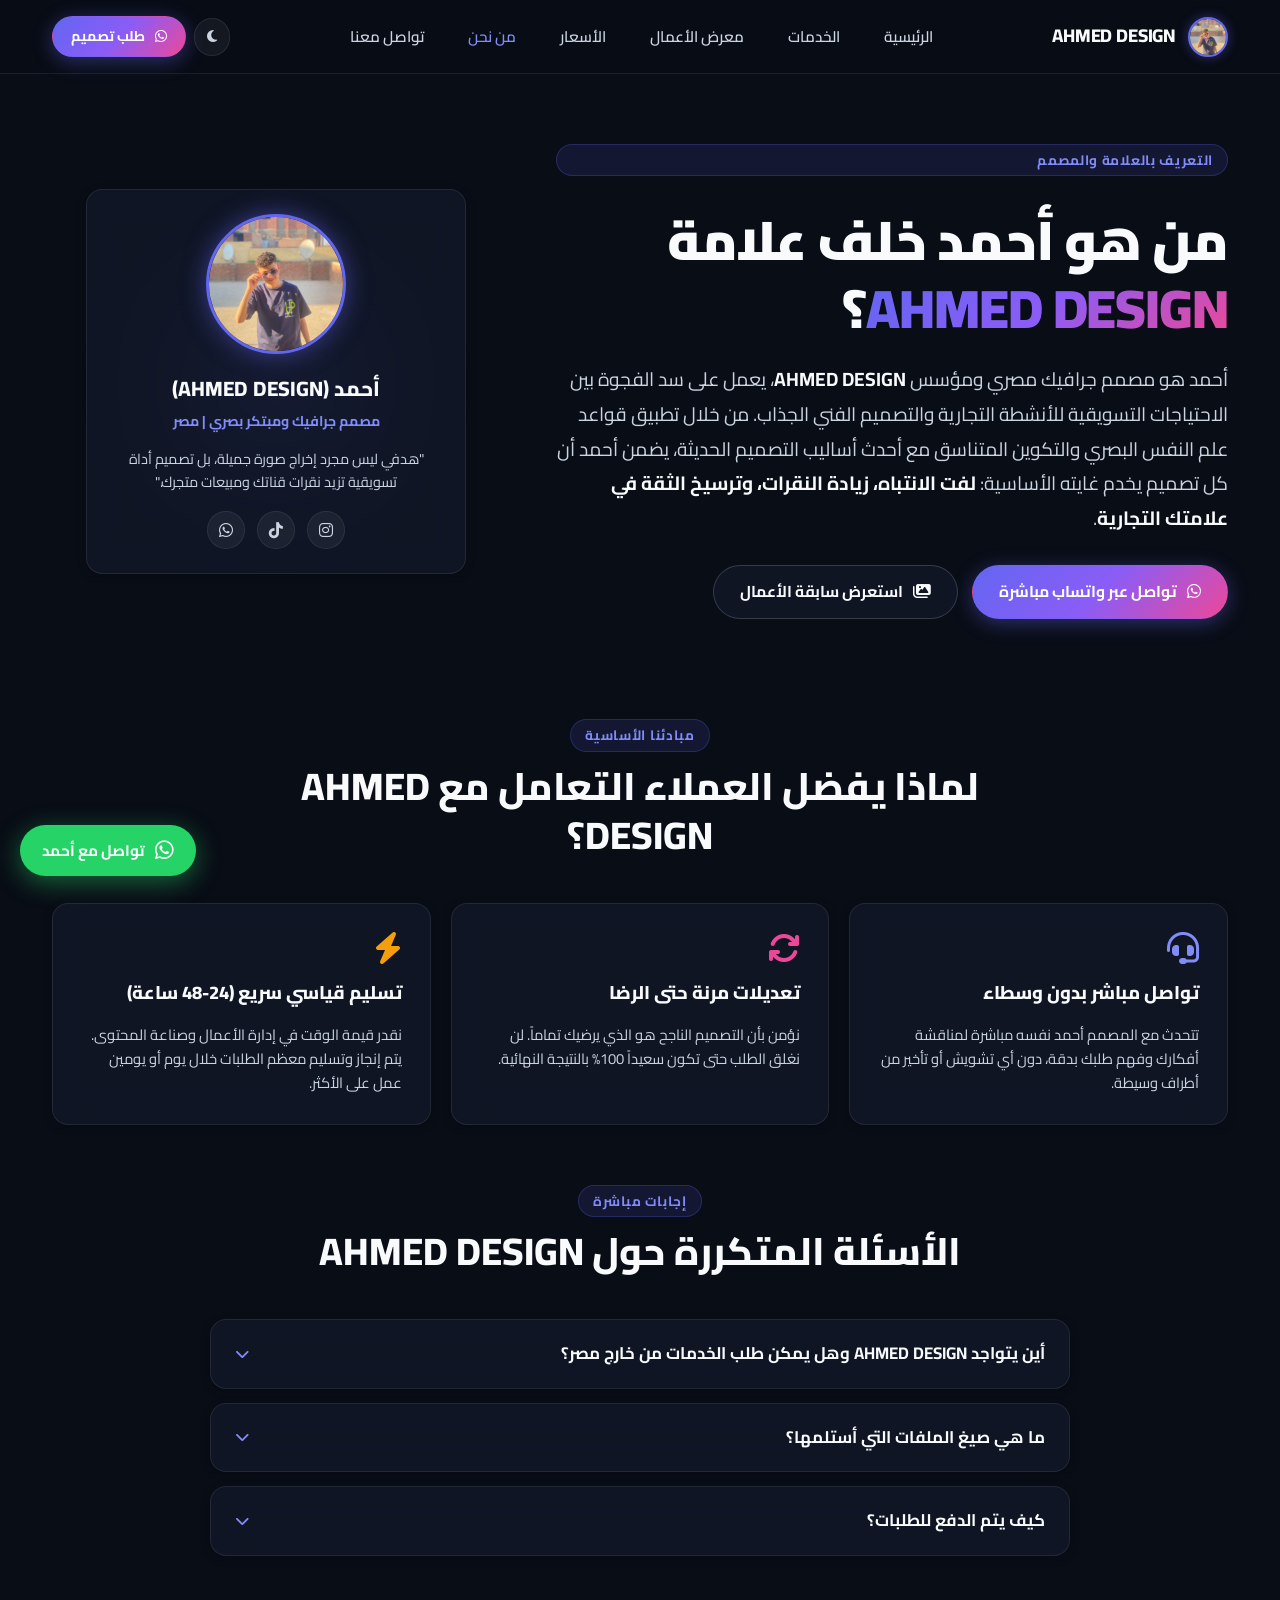
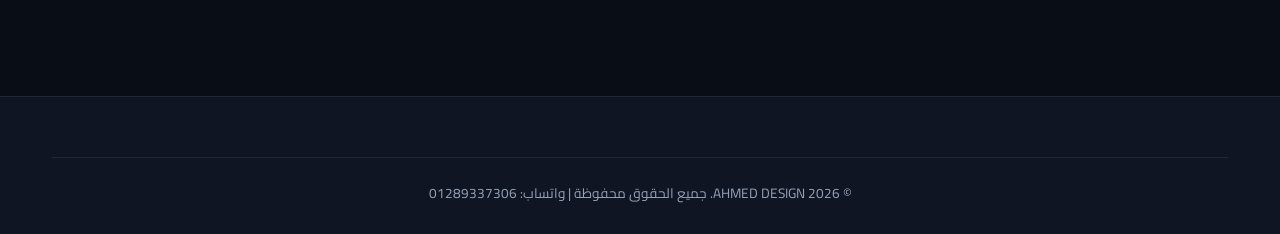
==== commit 2d3d55cf: "Add files via upload" ====
--- a/about.html
+++ b/about.html
@@ -2,342 +2,233 @@
 <html lang="ar" dir="rtl" data-theme="dark">
 <head>
   <meta charset="UTF-8">
-  <meta name="viewport" content="width=device-width, initial-scale=1.0">
-  <title>AHMED DESIGN - من نحن والأسئلة الشائعة | About & FAQ</title>
-  <meta name="description" content="تعرف على AHMED DESIGN ومصمم الجرافيك أحمد، مسار العمل المخصص، وأهم الإجابات على الأسئلة الشائعة المتعلقة بالطلب والتسليم.">
-
-  <!-- Open Graph / Social Sharing -->
-  <meta property="og:type" content="website">
-  <meta property="og:title" content="AHMED DESIGN - من نحن وفريق العمل">
-  <meta property="og:description" content="تعرف على AHMED DESIGN ومصمم الجرافيك أحمد ومسار العمل والأسئلة الشائعة.">
-  <meta property="og:image" content="profile.jpg">
-  <meta name="twitter:card" content="summary_large_image">
-  <meta name="twitter:title" content="AHMED DESIGN - من نحن">
-  <meta name="twitter:image" content="profile.jpg">
-
-  <!-- Security Meta Tags -->
-  <meta http-equiv="X-Content-Type-Options" content="nosniff">
-  <meta http-equiv="X-Frame-Options" content="SAMEORIGIN">
-  <meta name="referrer" content="strict-origin-when-cross-origin">
-  <meta http-equiv="Content-Security-Policy" content="default-src 'self' 'unsafe-inline' 'unsafe-eval' https: data: blob:; img-src 'self' data: https: blob:; style-src 'self' 'unsafe-inline' https:; font-src 'self' https: data:;">
-
-  <!-- FontAwesome CDN -->
-  <link rel="stylesheet" href="https://cdnjs.cloudflare.com/ajax/libs/font-awesome/6.4.0/css/all.min.css" crossorigin="anonymous" referrerpolicy="no-referrer">
-  
-  <!-- Google Fonts -->
+  <meta name="viewport" content="width=device-width, initial-scale=1.0, maximum-scale=5.0">
+  <meta name="theme-color" content="#090d16">
+
+  <!-- Primary SEO -->
+  <title>من هو أحمد؟ عن AHMED DESIGN | مصمم جرافيك مصري احترافي</title>
+  <meta name="description" content="تعرف على AHMED DESIGN ومصمم الجرافيك أحمد. قصة العلامة التجارية، فلسفة العمل، الضمانات الحقيقية، والأسئلة الشائعة حول خدمات تصميم الجرافيك.">
+  <meta name="keywords" content="عن AHMED DESIGN, مصمم جرافيك مصري أحمد, من هو مصمم AHMED DESIGN, خدمات التصميم مصر, about graphic designer egypt">
+  <meta name="author" content="AHMED DESIGN">
+  <meta name="robots" content="index, follow">
+  <link rel="canonical" href="https://56756758.github.io/AHMED-GRAFIC546456/about.html">
+
+  <!-- Open Graph -->
+  <meta property="og:type" content="profile">
+  <meta property="og:title" content="من هو أحمد؟ عن مشروع AHMED DESIGN">
+  <meta property="og:description" content="مصمم جرافيك مستقل يجمع بين الأهداف التجارية والجماليات البصرية الخلابة. تواصل عبر واتساب: 01289337306">
+  <meta property="og:image" content="https://56756758.github.io/AHMED-GRAFIC546456/profile.jpg">
+  <meta property="og:url" content="https://56756758.github.io/AHMED-GRAFIC546456/about.html">
+
+  <!-- JSON-LD -->
+  <script type="application/ld+json">
+  {
+    "@context": "https://schema.org",
+    "@graph": [
+      {
+        "@type": "AboutPage",
+        "@id": "https://56756758.github.io/AHMED-GRAFIC546456/about.html#webpage",
+        "url": "https://56756758.github.io/AHMED-GRAFIC546456/about.html",
+        "name": "عن AHMED DESIGN ومصمم الجرافيك أحمد",
+        "isPartOf": {
+          "@type": "WebSite",
+          "@id": "https://56756758.github.io/AHMED-GRAFIC546456/#website"
+        }
+      },
+      {
+        "@type": "Person",
+        "@id": "https://56756758.github.io/AHMED-GRAFIC546456/#person",
+        "name": "أحمد",
+        "jobTitle": "مصمم جرافيك ومبتكر بصري",
+        "worksFor": {
+          "@type": "Organization",
+          "name": "AHMED DESIGN",
+          "url": "https://56756758.github.io/AHMED-GRAFIC546456/"
+        },
+        "description": "مصمم جرافيك مستقل مقيم في مصر، متخصص في صناعة الهويات البصرية، الصور المصغرة عالية النقر (CTR)، والتصاميم الإعلانية المبتكرة.",
+        "telephone": "+201289337306",
+        "email": "am9495741@gmail.com",
+        "sameAs": [
+          "https://www.instagram.com/ahme_idet_x",
+          "https://www.tiktok.com/@narota28",
+          "https://wa.me/201289337306"
+        ]
+      }
+    ]
+  }
+  </script>
+
+  <!-- Fonts & Icons -->
   <link rel="preconnect" href="https://fonts.googleapis.com">
   <link rel="preconnect" href="https://fonts.gstatic.com" crossorigin>
-  <link href="https://fonts.googleapis.com/css2?family=Cairo:wght@400;600;700;800&family=Plus+Jakarta+Sans:wght@400;500;600;700;800&display=swap" rel="stylesheet">
-
-  <!-- Favicon with Circular Profile Image -->
+  <link href="https://fonts.googleapis.com/css2?family=Cairo:wght@400;600;700;800;900&family=Plus+Jakarta+Sans:wght@400;600;700;800&display=swap" rel="stylesheet">
+  <link rel="stylesheet" href="https://cdnjs.cloudflare.com/ajax/libs/font-awesome/6.4.0/css/all.min.css" crossorigin="anonymous">
   <link rel="icon" type="image/jpeg" href="profile.jpg">
-
   <link rel="stylesheet" href="style.css">
 </head>
 <body>
 
-  <!-- ✨ Loading Screen -->
-  <div class="loading-screen" id="loading-screen">
-    <div class="loading-inner">
-      <div class="loading-logo">
-        <img src="profile.jpg" alt="AHMED DESIGN" style="width: 70px; height: 70px; border-radius: 50%; object-fit: cover; border: 3px solid var(--color-primary); box-shadow: 0 0 20px rgba(99, 102, 241, 0.6);">
-      </div>
-      <div class="loading-ring"></div>
-      <p class="loading-text">AHMED DESIGN</p>
-    </div>
-  </div>
-
-  <!-- Header Navigation -->
+  <!-- Floating WhatsApp -->
+  <a href="https://wa.me/201289337306?text=%D9%85%D8%B1%D8%AD%D8%A8%D8%A7%D9%8B%D8%8C%20%D8%A3%D8%B1%D9%8A%D8%AF%20%D8%A7%D9%84%D8%AA%D9%88%D8%A7%D8%B5%D9%84%20%D9%85%D8%B9%20%D8%A3%D8%AD%D9%85%D8%AF%20%D9%85%D9%86%20AHMED%20DESIGN"
+     class="whatsapp-float" target="_blank" rel="noopener noreferrer">
+    <i class="fa-brands fa-whatsapp"></i>
+    <span>تواصل مع أحمد</span>
+  </a>
+
+  <!-- Header -->
   <header class="header-nav" id="header-nav">
     <div class="container nav-container">
       <a href="index.html" class="logo" id="nav-logo">
-        <img src="profile.jpg" alt="AHMED DESIGN" class="logo-avatar">
+        <img src="profile.jpg" alt="AHMED DESIGN Logo" class="logo-avatar" width="40" height="40">
         <span>AHMED DESIGN</span>
       </a>
-      
+
       <button class="mobile-menu-btn" id="mobile-menu-btn" aria-label="القائمة">
         <span></span>
         <span></span>
         <span></span>
       </button>
-      
+
       <ul class="nav-links" id="nav-links">
-        <li><a href="index.html" data-ar="الرئيسية" data-en="Home">الرئيسية</a></li>
-        <li><a href="services.html" data-ar="الخدمات" data-en="Services">الخدمات</a></li>
-        <li><a href="portfolio.html" data-ar="معرض الأعمال" data-en="Portfolio">معرض الأعمال</a></li>
-        <li><a href="pricing.html" data-ar="الأسعار" data-en="Pricing">الأسعار</a></li>
-        <li><a href="about.html" data-ar="من نحن" data-en="About Us">من نحن</a></li>
-        <li><a href="contact.html" data-ar="تواصل معنا" data-en="Contact">تواصل معنا</a></li>
+        <li><a href="index.html">الرئيسية</a></li>
+        <li><a href="services.html">الخدمات</a></li>
+        <li><a href="portfolio.html">معرض الأعمال</a></li>
+        <li><a href="pricing.html">الأسعار</a></li>
+        <li><a href="about.html" class="active" aria-current="page">من نحن</a></li>
+        <li><a href="contact.html">تواصل معنا</a></li>
       </ul>
-      
+
       <div class="nav-controls">
-        <!-- Social Media Buttons -->
-        <a href="https://www.instagram.com/ahme_idet_x" target="_blank" rel="noopener noreferrer" class="social-icon-btn instagram" title="الانستجرام - Instagram">
-          <i class="fa-brands fa-instagram"></i>
-        </a>
-        <a href="https://www.tiktok.com/@narota28" target="_blank" rel="noopener noreferrer" class="social-icon-btn tiktok" title="التيك توك - TikTok">
-          <i class="fa-brands fa-tiktok"></i>
-        </a>
-
-        <button class="theme-toggle-btn" id="theme-toggle-btn" title="تغيير الوضع">
+        <button class="theme-toggle-btn" id="theme-toggle-btn" title="تغيير المظهر">
           <i class="fa-solid fa-moon" id="theme-icon"></i>
         </button>
-        <button class="lang-toggle-btn" id="lang-toggle-btn" title="Switch Language">
-          <i class="fa-solid fa-globe"></i> <span id="lang-text">EN</span>
-        </button>
-        <button class="btn btn-secondary btn-sm" id="open-quick-modal-btn">
-          <i class="fa-solid fa-bolt"></i> <span data-ar="طلب سريع" data-en="Quick Order">طلب سريع</span>
-        </button>
+        <a href="https://wa.me/201289337306" class="btn btn-primary btn-sm" target="_blank" rel="noopener noreferrer">
+          <i class="fa-brands fa-whatsapp"></i> طلب تصميم
+        </a>
       </div>
     </div>
   </header>
 
-  <!-- About Section -->
-  <section class="services-section" style="padding-top: 140px;" id="about">
-    <div class="container hero-grid">
-      <div class="hero-visual">
-        <div class="hero-circle-glow" style="background: var(--color-secondary);"></div>
-        <img src="profile.jpg" alt="Ahmed Profile Photo" class="glass-card" style="width: 100%; max-width: 450px; border-radius: var(--radius-md); object-fit: cover; height: 450px; border: 1px solid rgba(255, 255, 255, 0.1);" id="about-img">
-      </div>
-      <div class="hero-content reveal">
-        <span class="section-subtitle" style="text-align: right;" data-ar="من هو أحمد؟" data-en="Who is Ahmed?">من هو أحمد؟</span>
-        <h2 class="section-title" style="text-align: right;" data-ar="مصمم جرافيك ومبتكر بصرى" data-en="Visual Creator & Graphic Specialist">مصمم جرافيك ومبتكر بصرى</h2>
-        <p data-ar="أحمد هو مصمم جرافيك مستقل وصاحب AHMED DESIGN، يجمع بين الأهداف التجارية والجماليات البصرية الخلابة. من خلال تطبيق قواعد التنسيق الذكية مع الجرافيكس عالي الجودة، يضمن تحقيق كل تصميم لهدفه—سواء كان ذلك زيادة النقرات على يوتيوب، تعزيز تميز العلامة التجارية للشعار، أو تحويل إعلانات السوشيال ميديا لمبيعات." data-en="Ahmed is a freelance graphic designer behind AHMED DESIGN who bridges commercial objectives with striking aesthetics. By combining layout principles with high-fidelity graphics, Ahmed ensures every design achieves its goal.">
-          أحمد هو مصمم جرافيك مستقل وصاحب AHMED DESIGN، يجمع بين الأهداف التجارية والجماليات البصرية الخلابة. من خلال تطبيق قواعد التنسيق الذكية مع الجرافيكس عالي الجودة، يضمن تحقيق كل تصميم لهدفه—سواء كان ذلك زيادة النقرات على يوتيوب، تعزيز تميز العلامة التجارية للشعار، أو تحويل إعلانات السوشيال ميديا لمبيعات.
-        </p>
-        <p data-ar="كل طلب يمر بمسار عمل مخصص: تحديد الملاحظات، اختيار الألوان والستايل، تقديم نماذج مسودة، وتسليم التصميم النهائي بجاهزية تامة للإطلاق." data-en="Every order follows a dedicated collaboration workflow: aligning requirements, establishing style direction, and delivering pristine assets ready for launch.">
-          كل طلب يمر بمسار عمل مخصص: تحديد الملاحظات، اختيار الألوان والستايل، تقديم نماذج مسودة، وتسليم التصميم النهائي بجاهزية تامة للإطلاق.
-        </p>
-        <div style="display: flex; gap: 20px; margin-top: 10px;">
-          <div class="stat-item" style="text-align: right;">
-            <h3 style="color: var(--color-primary); font-size: 2rem;">100%</h3>
-            <p data-ar="ضمان الرضا والتعديل" data-en="Satisfaction Guaranteed">ضمان الرضا والتعديل</p>
-          </div>
-          <div class="stat-item" style="text-align: right;">
-            <h3 style="color: var(--color-secondary); font-size: 2rem;">24h</h3>
-            <p data-ar="تسليم فائق السرعة" data-en="Express Turnaround">تسليم فائق السرعة</p>
-          </div>
-        </div>
-      </div>
+  <!-- Main Content -->
+  <main style="padding-top: calc(var(--nav-height) + 30px); padding-bottom: 80px;">
+    <div class="container">
+
+      <!-- Hero About -->
+      <div class="hero-grid" style="margin-bottom: 60px;">
+        <div class="hero-content reveal">
+          <span class="section-subtitle">التعريف بالعلامة والمصمم</span>
+          <h1 class="hero-title">من هو أحمد خلف علامة <span class="gradient-text">AHMED DESIGN</span>؟</h1>
+          <p class="hero-description">
+            أحمد هو مصمم جرافيك مصري ومؤسس <strong>AHMED DESIGN</strong>، يعمل على سد الفجوة بين الاحتياجات التسويقية للأنشطة التجارية والتصميم الفني الجذاب. من خلال تطبيق قواعد علم النفس البصري والتكوين المتناسق مع أحدث أساليب التصميم الحديثة، يضمن أحمد أن كل تصميم يخدم غايته الأساسية: <strong>لفت الانتباه، زيادة النقرات، وترسيخ الثقة في علامتك التجارية</strong>.
+          </p>
+          <div style="display:flex; gap:14px; flex-wrap:wrap; margin-top:10px;">
+            <a href="https://wa.me/201289337306" class="btn btn-primary" target="_blank" rel="noopener noreferrer">
+              <i class="fa-brands fa-whatsapp"></i> تواصل عبر واتساب مباشرة
+            </a>
+            <a href="portfolio.html" class="btn btn-secondary">
+              <i class="fa-solid fa-images"></i> استعرض سابقة الأعمال
+            </a>
+          </div>
+        </div>
+
+        <div class="hero-visual reveal">
+          <div class="hero-circle-glow"></div>
+          <div class="glass-card" style="padding:24px; text-align:center; max-width:380px; width:100%;">
+            <img src="profile.jpg" alt="أحمد مصمم جرافيك AHMED DESIGN" style="width:140px; height:140px; border-radius:50%; object-fit:cover; margin:0 auto 18px; border:3px solid var(--color-primary); box-shadow:0 0 24px rgba(99,102,241,0.5);">
+            <h2 style="font-size:1.3rem; font-weight:800; margin-bottom:4px;">أحمد (AHMED DESIGN)</h2>
+            <p style="font-size:0.88rem; color:var(--color-primary-light); font-weight:700; margin-bottom:14px;">مصمم جرافيك ومبتكر بصري | مصر</p>
+            <p style="font-size:0.9rem; color:var(--text-secondary); line-height:1.6; margin-bottom:18px;">
+              "هدفي ليس مجرد إخراج صورة جميلة، بل تصميم أداة تسويقية تزيد نقرات قناتك ومبيعات متجرك."
+            </p>
+            <div style="display:flex; justify-content:center; gap:12px;">
+              <a href="https://www.instagram.com/ahme_idet_x" target="_blank" rel="noopener noreferrer" class="social-icon-btn instagram" title="Instagram"><i class="fa-brands fa-instagram"></i></a>
+              <a href="https://www.tiktok.com/@narota28" target="_blank" rel="noopener noreferrer" class="social-icon-btn tiktok" title="TikTok"><i class="fa-brands fa-tiktok"></i></a>
+              <a href="https://wa.me/201289337306" target="_blank" rel="noopener noreferrer" class="social-icon-btn whatsapp" title="WhatsApp"><i class="fa-brands fa-whatsapp"></i></a>
+            </div>
+          </div>
+        </div>
+      </div>
+
+      <!-- Values & Guarantees -->
+      <div style="margin-bottom: 60px;">
+        <div class="section-header reveal">
+          <span class="section-subtitle">مبادئنا الأساسية</span>
+          <h2 class="section-title">لماذا يفضل العملاء التعامل مع AHMED DESIGN؟</h2>
+        </div>
+
+        <div class="trust-grid">
+          <div class="glass-card trust-card reveal">
+            <i class="fa-solid fa-headset fa-2x" style="color:var(--color-primary-light);"></i>
+            <h3>تواصل مباشر بدون وسطاء</h3>
+            <p>تتحدث مع المصمم أحمد نفسه مباشرة لمناقشة أفكارك وفهم طلبك بدقة، دون أي تشويش أو تأخير من أطراف وسيطة.</p>
+          </div>
+
+          <div class="glass-card trust-card reveal">
+            <i class="fa-solid fa-arrows-rotate fa-2x" style="color:var(--color-secondary);"></i>
+            <h3>تعديلات مرنة حتى الرضا</h3>
+            <p>نؤمن بأن التصميم الناجح هو الذي يرضيك تماماً. لن نغلق الطلب حتى تكون سعيداً 100% بالنتيجة النهائية.</p>
+          </div>
+
+          <div class="glass-card trust-card reveal">
+            <i class="fa-solid fa-bolt fa-2x" style="color:var(--color-warning);"></i>
+            <h3>تسليم قياسي سريع (24-48 ساعة)</h3>
+            <p>نقدر قيمة الوقت في إدارة الأعمال وصناعة المحتوى. يتم إنجاز وتسليم معظم الطلبات خلال يوم أو يومين عمل على الأكثر.</p>
+          </div>
+        </div>
+      </div>
+
+      <!-- FAQ Section -->
+      <div id="faq" style="margin-bottom: 60px;">
+        <div class="section-header reveal">
+          <span class="section-subtitle">إجابات مباشرة</span>
+          <h2 class="section-title">الأسئلة المتكررة حول AHMED DESIGN</h2>
+        </div>
+
+        <div class="faq-list">
+          <details class="faq-item glass-card reveal">
+            <summary>
+              <span>أين يتواجد AHMED DESIGN وهل يمكن طلب الخدمات من خارج مصر؟</span>
+              <i class="fa-solid fa-chevron-down"></i>
+            </summary>
+            <div class="faq-answer">
+              نعم بالتأكيد! AHMED DESIGN مقره في مصر ويقدم خدماته لجميع العملاء في المملكة العربية السعودية، الإمارات، الكويت، قطر، وجميع أنحاء الوطن العربي والعالم عبر التواصل الإلكتروني الفوري والتسليم الرقمي عالي الدقة.
+            </div>
+          </details>
+
+          <details class="faq-item glass-card reveal">
+            <summary>
+              <span>ما هي صيغ الملفات التي أستلمها؟</span>
+              <i class="fa-solid fa-chevron-down"></i>
+            </summary>
+            <div class="faq-answer">
+              بحسب نوع الخدمة: للشعارات والهويات تستلم صيغ الفيكتور القابلة للتكبير دون فقدان الجودة (SVG, PDF, PNG شفاف عالي الدقة). للصور المصغرة والسوشيال ميديا تستلم ملفات PNG وJPG مهيأة ومضغوطة لمنصات النشر بدقة Full HD.
+            </div>
+          </details>
+
+          <details class="faq-item glass-card reveal">
+            <summary>
+              <span>كيف يتم الدفع للطلبات؟</span>
+              <i class="fa-solid fa-chevron-down"></i>
+            </summary>
+            <div class="faq-answer">
+              داخل مصر: عبر إنستاباي (InstaPay) أو محفظة فودافون كاش (Vodafone Cash). خارج مصر: عبر PayPal أو الحوالات البنكية المباشرة.
+            </div>
+          </details>
+        </div>
+      </div>
+
     </div>
-  </section>
-
-  <!-- Workflow Section -->
-  <section class="services-section" style="background: rgba(255, 255, 255, 0.01);">
-    <div class="container">
-      <div class="section-header reveal">
-        <span class="section-subtitle" data-ar="طريقة العمل" data-en="Our Process">طريقة العمل</span>
-        <h2 class="section-title" data-ar="مسار تنفيذ طلبك خطوة بخطوة" data-en="Step-by-Step Order Workflow">مسار تنفيذ طلبك خطوة بخطوة</h2>
-      </div>
-
-      <div style="display: grid; grid-template-columns: repeat(auto-fit, minmax(240px, 1fr)); gap: 24px;" class="reveal">
-        <div class="glass-card" style="padding: 28px; text-align: center;">
-          <div style="width: 50px; height: 50px; background: rgba(99, 102, 241, 0.2); color: var(--color-primary); border-radius: 50%; display: flex; align-items: center; justify-content: center; margin: 0 auto 16px auto; font-weight: 800; font-size: 1.3rem;">1</div>
-          <h4 data-ar="تحديد الفكرة والملاحظات" data-en="1. Project Brief">تحديد الفكرة والملاحظات</h4>
-          <p style="font-size: 0.88rem; color: var(--text-muted); margin-top: 8px;" data-ar="نستلم تفاصيل الطلب، النصوص، والستايل المفكير به." data-en="We receive your title, text, requirements and style notes.">نستلم تفاصيل الطلب، النصوص، والستايل المفكير به.</p>
-        </div>
-
-        <div class="glass-card" style="padding: 28px; text-align: center;">
-          <div style="width: 50px; height: 50px; background: rgba(236, 72, 153, 0.2); color: var(--color-secondary); border-radius: 50%; display: flex; align-items: center; justify-content: center; margin: 0 auto 16px auto; font-weight: 800; font-size: 1.3rem;">2</div>
-          <h4 data-ar="التركيب والدمج البصري" data-en="2. Visual Composition">التركيب والدمج البصري</h4>
-          <p style="font-size: 0.88rem; color: var(--text-muted); margin-top: 8px;" data-ar="معالجة الإضاءة، خطوط التايبوجرافي، والتأثيرات الزجاجية والثلاثية." data-en="Lighting setup, typography formatting, and 3D fluid effects.">معالجة الإضاءة، خطوط التايبوجرافي، والتأثيرات الزجاجية والثلاثية.</p>
-        </div>
-
-        <div class="glass-card" style="padding: 28px; text-align: center;">
-          <div style="width: 50px; height: 50px; background: rgba(139, 92, 246, 0.2); color: var(--color-accent); border-radius: 50%; display: flex; align-items: center; justify-content: center; margin: 0 auto 16px auto; font-weight: 800; font-size: 1.3rem;">3</div>
-          <h4 data-ar="المعاينة والتعديل" data-en="3. Preview & Revisions">المعاينة والتعديل</h4>
-          <p style="font-size: 0.88rem; color: var(--text-muted); margin-top: 8px;" data-ar="عرض المسودة وإجراء أي تعديلات مطلوبة للوصول للكمال." data-en="Share initial model draft and make any revisions until ideal.">عرض المسودة وإجراء أي تعديلات مطلوبة للوصول للكمال.</p>
-        </div>
-
-        <div class="glass-card" style="padding: 28px; text-align: center;">
-          <div style="width: 50px; height: 50px; background: rgba(34, 197, 94, 0.2); color: var(--color-success); border-radius: 50%; display: flex; align-items: center; justify-content: center; margin: 0 auto 16px auto; font-weight: 800; font-size: 1.3rem;">4</div>
-          <h4 data-ar="التسليم النهائي الفائق" data-en="4. Final Delivery">التسليم النهائي الفائق</h4>
-          <p style="font-size: 0.88rem; color: var(--text-muted); margin-top: 8px;" data-ar="تسليم التصميم بدقة Ultra HD مع الملفات المفتوحة PSD." data-en="Export high-resolution assets (PNG/JPG/PSD) ready to publish.">تسليم التصميم بدقة Ultra HD مع الملفات المفتوحة PSD.</p>
-        </div>
-      </div>
-    </div>
-  </section>
-
-  <!-- 🛡️ Trust & Satisfaction Guarantee Commitment -->
-  <section class="services-section" style="background: rgba(255, 255, 255, 0.01);">
-    <div class="container">
-      <div class="glass-card reveal" style="padding: 40px; border: 1px solid rgba(99, 102, 241, 0.3);">
-        <div style="text-align: center; max-width: 850px; margin: 0 auto;">
-          <span class="hero-badge" style="margin-bottom: 12px;"><i class="fa-solid fa-shield-halved"></i> <span data-ar="ميثاق الشفافية وجودة الخدمة" data-en="Quality & Transparency Commitment">ميثاق الشفافية وجودة الخدمة</span></span>
-          <h2 class="section-title" style="margin-bottom: 16px;" data-ar="ضمان الرضا 100% بدون أي مخاطرة" data-en="100% Risk-Free Satisfaction Guarantee">ضمان الرضا 100% بدون أي مخاطرة</h2>
-          <p class="section-desc" style="margin-bottom: 30px;" data-ar="لأننا نطلق خدماتنا حديثاً ونضع بناء سمعتنا فوق كل حسابات، فإن رضاك وثقتك بطلبك هي الأولوية الأولى والمطلقة." data-en="Because we are building our reputation on authentic client trust, your satisfaction is our top priority.">
-            لأننا نطلق خدماتنا حديثاً ونضع بناء سمعتنا فوق كل حسابات، فإن رضاك وثقتك بطلبك هي الأولوية الأولى والمطلقة.
-          </p>
-
-          <div style="display: grid; grid-template-columns: repeat(auto-fit, minmax(220px, 1fr)); gap: 24px; text-align: right;">
-            <div style="background: rgba(255, 255, 255, 0.03); padding: 20px; border-radius: var(--radius-sm); border: 1px solid var(--border-glass);">
-              <i class="fa-solid fa-eye" style="color: var(--color-primary); font-size: 1.5rem; margin-bottom: 10px;"></i>
-              <h4 data-ar="1. معاينة المسودة أولاً" data-en="1. Concept Preview">1. معاينة المسودة أولاً</h4>
-              <p style="font-size: 0.88rem; color: var(--text-muted); margin-top: 6px;" data-ar="تشاهد نموذج وفكرة التصميم الأولية وتقتنع بها قبل اعتماد واستلام الملفات النهائية." data-en="Preview the concept design draft before final file delivery.">تشاهد نموذج وفكرة التصميم الأولية وتقتنع بها قبل اعتماد واستلام الملفات النهائية.</p>
-            </div>
-
-            <div style="background: rgba(255, 255, 255, 0.03); padding: 20px; border-radius: var(--radius-sm); border: 1px solid var(--border-glass);">
-              <i class="fa-solid fa-rotate" style="color: var(--color-secondary); font-size: 1.5rem; margin-bottom: 10px;"></i>
-              <h4 data-ar="2. تعديلات حتى إعجابك التام" data-en="2. Edits Until Perfect">2. تعديلات حتى إعجابك التام</h4>
-              <p style="font-size: 0.88rem; color: var(--text-muted); margin-top: 6px;" data-ar="نستمع لملاحظاتك ونعدل في الخطوط والألوان والإضاءة دون أي تكلفة إضافية." data-en="Unlimited edits to fonts, colors, and graphics at no additional cost.">نستمع لملاحظاتك ونعدل في الخطوط والألوان والإضاءة دون أي تكلفة إضافية.</p>
-            </div>
-
-            <div style="background: rgba(255, 255, 255, 0.03); padding: 20px; border-radius: var(--radius-sm); border: 1px solid var(--border-glass);">
-              <i class="fa-solid fa-clock" style="color: var(--color-success); font-size: 1.5rem; margin-bottom: 10px;"></i>
-              <h4 data-ar="3. سرعة استجابة وأولية فائقة" data-en="3. Fast Priority Attention">3. سرعة استجابة وأولية فائقة</h4>
-              <p style="font-size: 0.88rem; color: var(--text-muted); margin-top: 6px;" data-ar="كل عميل يحصل على تركيز 100% واهتمام مباشر لتنفيذ طلباته في غضون 24 ساعة." data-en="Direct 1-on-1 focus to complete your order within 24 hours.">كل عميل يحصل على تركيز 100% واهتمام مباشر لتنفيذ طلباته في غضون 24 ساعة.</p>
-            </div>
-          </div>
-        </div>
-      </div>
-
-  <!-- FAQ Accordion Section -->
-  <section class="services-section" id="faq">
-    <div class="container">
-      <div class="section-header reveal">
-        <span class="section-subtitle" data-ar="إجابات سريعة" data-en="Got Questions?">إجابات سريعة</span>
-        <h2 class="section-title" data-ar="الأسئلة الشائعة" data-en="Frequently Asked Questions">الأسئلة الشائعة</h2>
-        <p class="section-desc" data-ar="إليك أهم الاستفسارات الشائعة حول كيفية الطلب، التسليم، والتعديلات." data-en="Find quick answers regarding design orders, turnaround times, and revisions.">
-          إليك أهم الاستفسارات الشائعة حول كيفية الطلب، التسليم، والتعديلات.
-        </p>
-      </div>
-
-      <div class="faq-container reveal">
-        <!-- FAQ 1 -->
-        <div class="glass-card faq-item">
-          <button class="faq-question">
-            <span data-ar="كم تستغرق مدة تنفيذ وتسليم التصميم؟" data-en="How long does design delivery take?">كم تستغرق مدة تنفيذ وتسليم التصميم؟</span>
-            <i class="fa-solid fa-chevron-down faq-icon"></i>
-          </button>
-          <div class="faq-answer">
-            <p data-ar="يتم تسليم معظم الصور المصغرة والبوستات والشعارات خلال 24 إلى 48 ساعة فقط كحد أقصى. وفي حالة الطلبات المستعجلة، يمكن التسليم في نفس اليوم." data-en="Most thumbnails, ads, and logos are delivered within 24 to 48 hours. Express same-day delivery is available for urgent orders.">
-              يتم تسليم معظم الصور المصغرة والبوستات والشعارات خلال 24 إلى 48 ساعة فقط كحد أقصى. وفي حالة الطلبات المستعجلة، يمكن التسليم في نفس اليوم.
-            </p>
-          </div>
-        </div>
-
-        <!-- FAQ 2 -->
-        <div class="glass-card faq-item">
-          <button class="faq-question">
-            <span data-ar="ما هي صيغ الملفات التي سأستلمها؟" data-en="What file formats will I receive?">ما هي صيغ الملفات التي سأستلمها؟</span>
-            <i class="fa-solid fa-chevron-down faq-icon"></i>
-          </button>
-          <div class="faq-answer">
-            <p data-ar="تستلم ملفات الصور بجهوزية فائقة بدقة Ultra HD بصيغ PNG و JPG، بالإضافة إلى ملف المصدر المفتوح للتعديل (Photoshop PSD / Illustrator AI) حسب نوع الخدمة." data-en="You receive Ultra HD PNG and JPG files, along with edit-ready source files (PSD / AI) depending on the package.">
-              تستلم ملفات الصور بجهوزية فائقة بدقة Ultra HD بصيغ PNG و JPG، بالإضافة إلى ملف المصدر المفتوح للتعديل (Photoshop PSD / Illustrator AI) حسب نوع الخدمة.
-            </p>
-          </div>
-        </div>
-
-        <!-- FAQ 3 -->
-        <div class="glass-card faq-item">
-          <button class="faq-question">
-            <span data-ar="ما هي سياسة التعديلات على التصميم؟" data-en="What is the revision policy?">ما هي سياسة التعديلات على التصميم؟</span>
-            <i class="fa-solid fa-chevron-down faq-icon"></i>
-          </button>
-          <div class="faq-answer">
-            <p data-ar="أقدم تعديلات مجانية غير محدودة حتى تكون راضياً بنسبة 100% عن النتيجة النهائية والتحف البصرية المطلوبة." data-en="I offer unlimited revisions until you are 100% satisfied with the final result.">
-              أقدم تعديلات مجانية غير محدودة حتى تكون راضياً بنسبة 100% عن النتيجة النهائية والتحف البصرية المطلوبة.
-            </p>
-          </div>
-        </div>
-
-        <!-- FAQ 4 -->
-        <div class="glass-card faq-item">
-          <button class="faq-question">
-            <span data-ar="ما هي طرق الدفع المتاحة؟" data-en="What payment methods are supported?">ما هي طرق الدفع المتاحة؟</span>
-            <i class="fa-solid fa-chevron-down faq-icon"></i>
-          </button>
-          <div class="faq-answer">
-            <p data-ar="يمكنك الدفع بسهولة داخل مصر عبر محفظة فودافون كاش (Vodafone Cash) أو تطبيق InstaPay، ومن خارج مصر عبر PayPal أو التحويلات البنكية." data-en="In Egypt, you can pay via Vodafone Cash or InstaPay. Internationally, payments are accepted via PayPal.">
-              يمكنك الدفع بسهولة داخل مصر عبر محفظة فودافون كاش (Vodafone Cash) أو تطبيق InstaPay، ومن خارج مصر عبر PayPal أو التحويلات البنكية.
-            </p>
-          </div>
-        </div>
-      </div>
-    </div>
-  </section>
+  </main>
 
   <!-- Footer -->
   <footer class="footer">
-    <div class="container footer-container">
-      <a href="index.html" class="footer-logo">
-        <img src="profile.jpg" alt="AHMED DESIGN" class="logo-avatar" style="width: 32px; height: 32px;">
-        <span>AHMED DESIGN</span>
-      </a>
-      <div style="display: flex; align-items: center; gap: 12px;">
-        <a href="https://www.instagram.com/ahme_idet_x" target="_blank" rel="noopener noreferrer" class="social-icon-btn instagram" title="Instagram">
-          <i class="fa-brands fa-instagram"></i>
-        </a>
-        <a href="https://www.tiktok.com/@narota28" target="_blank" rel="noopener noreferrer" class="social-icon-btn tiktok" title="TikTok">
-          <i class="fa-brands fa-tiktok"></i>
-        </a>
-      </div>
-      <p class="footer-copyright">
-        &copy; 2026 AHMED DESIGN. All rights reserved. خدمات تصميم الجرافيك الاحترافية.
-      </p>
+    <div class="container">
+      <div class="footer-bottom">
+        <p>© 2026 AHMED DESIGN. جميع الحقوق محفوظة | واتساب: 01289337306</p>
+      </div>
     </div>
   </footer>
 
-  <!-- Quick Request Modal Popup -->
-  <div class="modal-backdrop" id="quick-order-modal">
-    <div class="modal-card quick-modal-card">
-      <button class="modal-close" id="quick-modal-close" aria-label="إغلاق"><i class="fa-solid fa-xmark"></i></button>
-      <div class="quick-modal-header">
-        <i class="fa-solid fa-bolt modal-icon"></i>
-        <h3 data-ar="طلب تصميم سريع عبر الواتساب" data-en="Quick WhatsApp Order">طلب تصميم سريع عبر الواتساب</h3>
-      </div>
-      <form id="quick-order-form" autocomplete="off">
-        <div class="form-group">
-          <label data-ar="اسمك الكريم:" data-en="Your Name:">اسمك الكريم:</label>
-          <input type="text" id="modal-client-name" class="form-control" placeholder="مثال: أحمد" required maxlength="100">
-        </div>
-        <div class="form-group">
-          <label data-ar="نوع التصميم المطلوب:" data-en="Select Design:">نوع التصميم المطلوب:</label>
-          <select id="modal-service-select" class="form-control" required>
-            <option value="صورة مصغرة">صورة مصغرة (100 ج.م / $2.00)</option>
-            <option value="بوست / إعلان">بوست / إعلان (100 ج.م / $2.00)</option>
-            <option value="تصميم شعار (لوجو)">تصميم شعار - لوجو (100 ج.م / $2.00)</option>
-            <option value="تصميمات تجارية">تصميمات تجارية (150 ج.م / $2.50)</option>
-            <option value="تصميمات خاصة كبيرة">تصميمات خاصة كبيرة (300 ج.م / $3.00)</option>
-          </select>
-        </div>
-        <div class="form-group">
-          <label data-ar="ملاحظات وفكرة التصميم:" data-en="Design Notes:">ملاحظات وفكرة التصميم:</label>
-          <textarea id="modal-notes" class="form-control" placeholder="اكتب عنوان التصميم أو الملاحظات البسيطة..." required maxlength="500"></textarea>
-        </div>
-        <button type="submit" class="btn btn-primary btn-block">
-          <i class="fa-brands fa-whatsapp"></i> <span data-ar="تأكيد والفتح في الواتساب" data-en="Confirm & Open WhatsApp">تأكيد والفتح في الواتساب</span>
-        </button>
-      </form>
-    </div>
-  </div>
-
-  <!-- Floating WhatsApp Action Button -->
-  <a href="https://wa.me/201289337306?text=%D8%A3%D9%87%D9%84%D8%A7%D9%8B%20%D8%A8%D9%83%D8%8C%20%D8%B3%D9%8A%D8%AA%D9%85%20%D8%A7%D9%84%D8%B1%D8%AF%20%D8%B9%D9%84%D9%8A%D9%83%20%D9%81%D9%8A%20%D8%A3%D9%82%D8%B1%D8%A8%20%D9%88%D9%82%D8%AA" 
-     class="whatsapp-float-btn" target="_blank" rel="noopener noreferrer" aria-label="Contact via WhatsApp">
-    <i class="fa-brands fa-whatsapp"></i>
-  </a>
-
-  <!-- Scroll To Top Button -->
-  <button class="scroll-top-btn" id="scroll-top-btn" aria-label="العودة لأعلى">
-    <i class="fa-solid fa-chevron-up"></i>
-  </button>
-
-  <script src="app.js"></script>
-  <script src="script.js"></script>
-  <script>
-    (function () {
-      var ls = document.getElementById('loading-screen');
-      if (!ls) return;
-      function hide() { ls.classList.add('hidden'); }
-      setTimeout(hide, 800);
-      if (document.readyState === 'complete' || document.readyState === 'interactive') {
-        setTimeout(hide, 300);
-      } else {
-        document.addEventListener('DOMContentLoaded', function () { setTimeout(hide, 300); });
-      }
-    })();
-  </script>
+  <script src="app.js" defer></script>
 </body>
 </html>
--- a/style.css
+++ b/style.css
@@ -1,170 +1,356 @@
 /* ==========================================================================
-   Proticy - Design System & Modern Aesthetics (Dark & Light Modes)
+   AHMED DESIGN - Design System & Modern Responsive Styles
+   Mobile-First Architecture, Zero Horizontal Scroll, Ultra-High Conversion
    ========================================================================== */
 
 :root {
   /* Fonts */
-  --font-body: 'Cairo', 'Plus Jakarta Sans', -apple-system, BlinkMacSystemFont, sans-serif;
-  --font-heading: 'Cairo', 'Plus Jakarta Sans', sans-serif;
-
-  /* Dark Theme Tokens (Default) */
+  --font-ar: 'Cairo', system-ui, -apple-system, BlinkMacSystemFont, 'Segoe UI', Roboto, sans-serif;
+  --font-en: 'Plus Jakarta Sans', system-ui, -apple-system, BlinkMacSystemFont, 'Segoe UI', Roboto, sans-serif;
+  --font-base: var(--font-ar);
+
+  /* Colors - Dark Theme (Default) */
   --bg-primary: #090d16;
-  --bg-secondary: #101625;
-  --bg-card: rgba(18, 25, 41, 0.75);
-  
+  --bg-secondary: #0f1523;
+  --bg-card: rgba(18, 25, 41, 0.78);
+  --bg-card-hover: rgba(28, 38, 62, 0.88);
+  --bg-glass: rgba(15, 22, 38, 0.72);
+  --bg-overlay: rgba(5, 8, 15, 0.82);
+
   --text-primary: #f8fafc;
   --text-secondary: #cbd5e1;
   --text-muted: #94a3b8;
-  
+  --text-inverse: #090d16;
+
+  /* Accent Colors */
   --color-primary: #6366f1;
   --color-primary-hover: #4f46e5;
+  --color-primary-light: #818cf8;
   --color-secondary: #ec4899;
   --color-accent: #8b5cf6;
-  --color-success: #22c55e;
-  
+  --color-whatsapp: #25d366;
+  --color-whatsapp-hover: #20bb5a;
+  --color-whatsapp-glow: rgba(37, 211, 102, 0.35);
+  --color-warning: #f59e0b;
+  --color-success: #10b981;
+
+  /* Borders & Gradients */
   --border-glass: rgba(255, 255, 255, 0.08);
-  --border-glass-glow: rgba(99, 102, 241, 0.3);
-  --glass-bg: rgba(18, 25, 41, 0.65);
-
+  --border-glass-strong: rgba(255, 255, 255, 0.16);
+  --border-glow: rgba(99, 102, 241, 0.45);
   --grad-primary: linear-gradient(135deg, #6366f1 0%, #8b5cf6 50%, #ec4899 100%);
   --grad-text: linear-gradient(135deg, #a5b4fc 0%, #f472b6 100%);
-
-  --shadow-sm: 0 2px 8px rgba(0, 0, 0, 0.2);
+  --grad-dark: linear-gradient(180deg, rgba(9, 13, 22, 0.9) 0%, rgba(15, 21, 35, 0.95) 100%);
+  --grad-card: linear-gradient(145deg, rgba(255, 255, 255, 0.04) 0%, rgba(255, 255, 255, 0.01) 100%);
+
+  /* Shadows */
+  --shadow-sm: 0 2px 8px rgba(0, 0, 0, 0.25);
   --shadow-md: 0 8px 24px rgba(0, 0, 0, 0.35);
   --shadow-lg: 0 16px 40px rgba(0, 0, 0, 0.5);
-  --shadow-glow: 0 0 30px rgba(99, 102, 241, 0.3);
-
+  --shadow-glow: 0 0 30px rgba(99, 102, 241, 0.25);
+  --shadow-whatsapp: 0 8px 30px rgba(37, 211, 102, 0.4);
+
+  /* Radius */
   --radius-sm: 8px;
   --radius-md: 16px;
   --radius-lg: 24px;
   --radius-full: 9999px;
 
-  --transition-fast: 0.2s ease;
-  --transition-normal: 0.3s cubic-bezier(0.4, 0, 0.2, 1);
+  /* Transitions */
+  --transition-fast: 0.18s ease;
+  --transition-normal: 0.28s cubic-bezier(0.4, 0, 0.2, 1);
+  --transition-smooth: 0.4s cubic-bezier(0.16, 1, 0.3, 1);
+
+  /* Layout */
+  --nav-height: 74px;
+  --max-w: 1240px;
 }
 
 /* Light Theme Variables */
 [data-theme="light"] {
   --bg-primary: #f8fafc;
   --bg-secondary: #f1f5f9;
-  --bg-card: rgba(255, 255, 255, 0.85);
+  --bg-card: rgba(255, 255, 255, 0.88);
+  --bg-card-hover: rgba(255, 255, 255, 0.98);
+  --bg-glass: rgba(255, 255, 255, 0.85);
+  --bg-overlay: rgba(15, 23, 42, 0.55);
 
   --text-primary: #0f172a;
   --text-secondary: #334155;
   --text-muted: #64748b;
+  --text-inverse: #f8fafc;
 
   --border-glass: rgba(0, 0, 0, 0.08);
-  --border-glass-glow: rgba(99, 102, 241, 0.4);
-  --glass-bg: rgba(255, 255, 255, 0.75);
-
-  --shadow-sm: 0 2px 8px rgba(0, 0, 0, 0.05);
-  --shadow-md: 0 8px 24px rgba(0, 0, 0, 0.08);
-  --shadow-lg: 0 16px 40px rgba(0, 0, 0, 0.12);
-}
-
-/* Reset & Base Styles */
-* {
+  --border-glass-strong: rgba(0, 0, 0, 0.15);
+  --border-glow: rgba(99, 102, 241, 0.35);
+  --grad-dark: linear-gradient(180deg, #ffffff 0%, #f8fafc 100%);
+  --grad-card: linear-gradient(145deg, rgba(255, 255, 255, 0.9) 0%, rgba(248, 250, 252, 0.8) 100%);
+
+  --shadow-sm: 0 2px 8px rgba(0, 0, 0, 0.06);
+  --shadow-md: 0 8px 24px rgba(15, 23, 42, 0.08);
+  --shadow-lg: 0 16px 40px rgba(15, 23, 42, 0.12);
+  --shadow-glow: 0 0 30px rgba(99, 102, 241, 0.15);
+}
+
+/* Base Reset & Box Sizing */
+*, *::before, *::after {
+  box-sizing: border-box;
   margin: 0;
   padding: 0;
-  box-sizing: border-box;
+  -webkit-tap-highlight-color: transparent;
 }
 
 html {
+  font-size: 16px;
   scroll-behavior: smooth;
+  scroll-padding-top: calc(var(--nav-height) + 16px);
+  overflow-x: hidden;
+  width: 100%;
 }
 
 body {
-  font-family: var(--font-body);
+  font-family: var(--font-base);
   background-color: var(--bg-primary);
   color: var(--text-primary);
-  line-height: 1.6;
+  line-height: 1.65;
+  min-height: 100vh;
+  width: 100%;
   overflow-x: hidden;
-  transition: background-color var(--transition-normal), color var(--transition-normal);
-}
-
+  position: relative;
+  text-rendering: optimizeLegibility;
+  -webkit-font-smoothing: antialiased;
+  -moz-osx-font-smoothing: grayscale;
+}
+
+/* Zero Horizontal Overflow Guard */
+img, svg, video, canvas, audio, iframe, embed, object {
+  display: block;
+  max-width: 100%;
+  height: auto;
+}
+
+a {
+  color: inherit;
+  text-decoration: none;
+  transition: color var(--transition-fast);
+}
+
+button, input, textarea, select {
+  font: inherit;
+  color: inherit;
+  background: none;
+  border: none;
+  outline: none;
+}
+
+button {
+  cursor: pointer;
+}
+
+ul, ol {
+  list-style: none;
+}
+
+/* Container */
 .container {
   width: 100%;
-  max-width: 1200px;
-  margin: 0 auto;
-  padding: 0 24px;
-}
-
-/* Glassmorphism Cards */
+  max-width: var(--max-w);
+  margin-inline: auto;
+  padding-inline: 18px;
+}
+
+@media (min-width: 640px) {
+  .container {
+    padding-inline: 24px;
+  }
+}
+
+@media (min-width: 1024px) {
+  .container {
+    padding-inline: 32px;
+  }
+}
+
+/* Glass Card */
 .glass-card {
-  background: var(--glass-bg);
-  backdrop-filter: blur(16px);
-  -webkit-backdrop-filter: blur(16px);
+  background: var(--bg-card);
+  backdrop-filter: blur(18px);
+  -webkit-backdrop-filter: blur(18px);
   border: 1px solid var(--border-glass);
   border-radius: var(--radius-md);
+  box-shadow: var(--shadow-sm);
+  transition: transform var(--transition-normal), border-color var(--transition-normal), box-shadow var(--transition-normal);
+}
+
+.glass-card:hover {
+  border-color: var(--border-glow);
   box-shadow: var(--shadow-md);
-  transition: all var(--transition-normal);
-}
-
-.glass-card:hover {
-  border-color: var(--border-glass-glow);
-}
-
-/* Typography */
-h1, h2, h3, h4, h5, h6 {
-  font-family: var(--font-heading);
-  font-weight: 700;
-  line-height: 1.25;
-  color: var(--text-primary);
-}
-
+}
+
+/* Typography Helpers */
 .gradient-text {
   background: var(--grad-primary);
   -webkit-background-clip: text;
   -webkit-text-fill-color: transparent;
   background-clip: text;
-}
-
-/* Buttons System */
+  display: inline-block;
+}
+
+.section-header {
+  text-align: center;
+  max-width: 760px;
+  margin-inline: auto;
+  margin-bottom: 42px;
+}
+
+.section-subtitle {
+  display: inline-block;
+  font-size: 0.85rem;
+  font-weight: 700;
+  color: var(--color-primary-light);
+  text-transform: uppercase;
+  letter-spacing: 0.05em;
+  margin-bottom: 10px;
+  padding: 4px 14px;
+  border-radius: var(--radius-full);
+  background: rgba(99, 102, 241, 0.12);
+  border: 1px solid rgba(99, 102, 241, 0.25);
+}
+
+.section-title {
+  font-size: clamp(1.6rem, 4vw, 2.4rem);
+  font-weight: 800;
+  line-height: 1.3;
+  margin-bottom: 14px;
+  color: var(--text-primary);
+}
+
+.section-desc {
+  font-size: clamp(0.95rem, 2vw, 1.1rem);
+  color: var(--text-secondary);
+  line-height: 1.7;
+}
+
+/* Buttons System - Touch Optimized */
 .btn {
   display: inline-flex;
   align-items: center;
   justify-content: center;
   gap: 10px;
-  padding: 14px 28px;
-  font-family: var(--font-heading);
-  font-size: 0.95rem;
+  padding: 13px 26px;
+  font-size: 0.98rem;
   font-weight: 700;
   border-radius: var(--radius-full);
-  border: none;
-  cursor: pointer;
-  text-decoration: none;
   transition: all var(--transition-normal);
+  text-align: center;
+  white-space: nowrap;
+  min-height: 48px; /* Touch target minimum */
 }
 
 .btn-sm {
   padding: 8px 18px;
-  font-size: 0.85rem;
+  font-size: 0.88rem;
+  min-height: 38px;
+}
+
+.btn-lg {
+  padding: 15px 32px;
+  font-size: 1.08rem;
+  min-height: 54px;
+}
+
+.btn-block {
+  width: 100%;
 }
 
 .btn-primary {
   background: var(--grad-primary);
   color: #ffffff;
   box-shadow: 0 4px 20px rgba(99, 102, 241, 0.4);
+  border: 1px solid transparent;
 }
 
 .btn-primary:hover {
   transform: translateY(-2px);
   box-shadow: 0 8px 28px rgba(99, 102, 241, 0.6);
+  color: #ffffff;
 }
 
 .btn-secondary {
-  background: rgba(255, 255, 255, 0.05);
+  background: var(--bg-card);
   color: var(--text-primary);
-  border: 1px solid var(--border-glass);
+  border: 1px solid var(--border-glass-strong);
 }
 
 .btn-secondary:hover {
-  background: rgba(255, 255, 255, 0.12);
+  background: var(--bg-card-hover);
   border-color: var(--color-primary);
-}
-
-.btn-block {
-  width: 100%;
+  transform: translateY(-2px);
+}
+
+.btn-whatsapp {
+  background: var(--color-whatsapp);
+  color: #ffffff;
+  box-shadow: var(--shadow-whatsapp);
+}
+
+.btn-whatsapp:hover {
+  background: var(--color-whatsapp-hover);
+  transform: translateY(-2px);
+  box-shadow: 0 10px 32px rgba(37, 211, 102, 0.55);
+  color: #ffffff;
+}
+
+/* Floating WhatsApp Button (High Conversion) */
+.whatsapp-float {
+  position: fixed;
+  bottom: 24px;
+  left: 20px;
+  z-index: 998;
+  display: inline-flex;
+  align-items: center;
+  gap: 10px;
+  background: var(--color-whatsapp);
+  color: #ffffff;
+  padding: 13px 22px;
+  border-radius: var(--radius-full);
+  font-weight: 700;
+  font-size: 0.95rem;
+  box-shadow: 0 6px 26px rgba(37, 211, 102, 0.45);
+  transition: transform var(--transition-normal), box-shadow var(--transition-normal);
+  animation: floatPulse 3s infinite ease-in-out;
+}
+
+.whatsapp-float:hover {
+  background: var(--color-whatsapp-hover);
+  transform: scale(1.05) translateY(-3px);
+  box-shadow: 0 10px 35px rgba(37, 211, 102, 0.6);
+  color: #ffffff;
+}
+
+.whatsapp-float i {
+  font-size: 1.35rem;
+}
+
+@keyframes floatPulse {
+  0%, 100% {
+    box-shadow: 0 6px 26px rgba(37, 211, 102, 0.45);
+  }
+  50% {
+    box-shadow: 0 8px 34px rgba(37, 211, 102, 0.7);
+  }
+}
+
+@media (max-width: 480px) {
+  .whatsapp-float {
+    bottom: 18px;
+    left: 14px;
+    padding: 11px 18px;
+    font-size: 0.88rem;
+  }
+  .whatsapp-float span {
+    display: inline-block;
+  }
 }
 
 /* Header & Nav */
@@ -173,39 +359,38 @@
   top: 0;
   left: 0;
   width: 100%;
-  z-index: 100;
-  padding: 20px 0;
-  transition: all var(--transition-normal);
-}
-
-.header-nav.scrolled {
-  background: var(--glass-bg);
+  height: var(--nav-height);
+  z-index: 990;
+  background: rgba(9, 13, 22, 0.85);
   backdrop-filter: blur(20px);
   -webkit-backdrop-filter: blur(20px);
   border-bottom: 1px solid var(--border-glass);
-  padding: 14px 0;
-  box-shadow: var(--shadow-sm);
+  transition: all var(--transition-normal);
+  display: flex;
+  align-items: center;
+}
+
+[data-theme="light"] .header-nav {
+  background: rgba(248, 250, 252, 0.88);
 }
 
 .nav-container {
   display: flex;
   align-items: center;
   justify-content: space-between;
+  gap: 16px;
+  width: 100%;
 }
 
 .logo {
   display: flex;
   align-items: center;
-  gap: 10px;
-  font-family: var(--font-heading);
-  font-size: 1.5rem;
+  gap: 12px;
   font-weight: 800;
+  font-size: 1.15rem;
+  letter-spacing: -0.01em;
   color: var(--text-primary);
-  text-decoration: none;
-}
-
-.logo i {
-  color: var(--color-primary);
+  flex-shrink: 0;
 }
 
 .logo-avatar {
@@ -215,170 +400,251 @@
   object-fit: cover;
   border: 2px solid var(--color-primary);
   box-shadow: 0 0 12px rgba(99, 102, 241, 0.4);
-  transition: transform var(--transition-fast), box-shadow var(--transition-fast);
-}
-
-.logo:hover .logo-avatar {
-  transform: scale(1.08);
-  box-shadow: 0 0 16px rgba(236, 72, 153, 0.6);
-}
-
-.social-icon-btn {
-  width: 36px;
-  height: 36px;
-  border-radius: 50%;
-  background: rgba(255, 255, 255, 0.06);
-  border: 1px solid var(--border-glass);
-  color: var(--text-primary);
-  display: flex;
-  align-items: center;
-  justify-content: center;
-  text-decoration: none;
-  font-size: 1.05rem;
-  transition: all var(--transition-fast);
-}
-
-.social-icon-btn.instagram:hover {
-  background: radial-gradient(circle at 30% 107%, #fdf497 0%, #fdf497 5%, #fd5949 45%,#d6249f 60%,#285AEB 90%);
-  color: #ffffff;
-  border-color: transparent;
-  transform: translateY(-2px);
-}
-
-.social-icon-btn.tiktok:hover {
-  background: #000000;
-  color: #00f2fe;
-  border-color: #ff0050;
-  box-shadow: -2px 2px 10px #ff0050, 2px -2px 10px #00f2fe;
-  transform: translateY(-2px);
 }
 
 .nav-links {
-  display: flex;
-  align-items: center;
-  gap: 28px;
-  list-style: none;
+  display: none;
+  align-items: center;
+  gap: 24px;
 }
 
 .nav-links a {
-  color: var(--text-secondary);
-  text-decoration: none;
   font-size: 0.95rem;
   font-weight: 600;
-  transition: color var(--transition-fast);
+  color: var(--text-secondary);
+  padding: 6px 10px;
+  border-radius: var(--radius-sm);
+  transition: color var(--transition-fast), background var(--transition-fast);
 }
 
 .nav-links a:hover,
-.nav-links a.active {
-  color: var(--color-primary);
-}
-
-.nav-links a.active {
-  position: relative;
-}
-
-.nav-links a.active::after {
-  content: '';
-  position: absolute;
-  bottom: -4px;
-  left: 0;
+.nav-links a.active,
+.nav-links a[aria-current="page"] {
+  color: var(--color-primary-light);
+}
+
+.nav-controls {
+  display: flex;
+  align-items: center;
+  gap: 8px;
+}
+
+.social-icon-btn {
+  width: 38px;
+  height: 38px;
+  border-radius: 50%;
+  display: flex;
+  align-items: center;
+  justify-content: center;
+  color: var(--text-secondary);
+  background: rgba(255, 255, 255, 0.05);
+  border: 1px solid var(--border-glass);
+  transition: all var(--transition-fast);
+  font-size: 1rem;
+}
+
+.social-icon-btn:hover {
+  color: #fff;
+  transform: translateY(-2px);
+}
+
+.social-icon-btn.instagram:hover {
+  background: linear-gradient(45deg, #f09433, #e6683c, #dc2743, #cc2366, #bc1888);
+}
+
+.social-icon-btn.tiktok:hover {
+  background: #000;
+  border-color: #fe2c55;
+}
+
+.social-icon-btn.whatsapp:hover {
+  background: var(--color-whatsapp);
+}
+
+.theme-toggle-btn,
+.lang-toggle-btn {
+  height: 38px;
+  padding: 0 12px;
+  border-radius: var(--radius-full);
+  display: flex;
+  align-items: center;
+  gap: 6px;
+  color: var(--text-secondary);
+  background: rgba(255, 255, 255, 0.05);
+  border: 1px solid var(--border-glass);
+  font-size: 0.85rem;
+  font-weight: 700;
+  transition: all var(--transition-fast);
+}
+
+.theme-toggle-btn:hover,
+.lang-toggle-btn:hover {
+  color: var(--text-primary);
+  border-color: var(--border-glow);
+}
+
+.mobile-menu-btn {
+  display: flex;
+  flex-direction: column;
+  justify-content: center;
+  gap: 5px;
+  width: 42px;
+  height: 42px;
+  padding: 9px;
+  border-radius: var(--radius-sm);
+  background: rgba(255, 255, 255, 0.05);
+  border: 1px solid var(--border-glass);
+  cursor: pointer;
+  z-index: 1000;
+}
+
+.mobile-menu-btn span {
+  display: block;
   width: 100%;
   height: 2px;
-  background: var(--grad-primary);
-  border-radius: var(--radius-full);
-}
-
-.nav-controls {
-  display: flex;
-  align-items: center;
-  gap: 12px;
-}
-
-.theme-toggle-btn, .lang-toggle-btn {
-  background: rgba(255, 255, 255, 0.06);
-  border: 1px solid var(--border-glass);
-  color: var(--text-primary);
-  padding: 8px 14px;
-  border-radius: var(--radius-full);
-  cursor: pointer;
-  display: flex;
-  align-items: center;
-  gap: 6px;
-  font-weight: 700;
-  font-size: 0.85rem;
-  transition: all var(--transition-fast);
-}
-
-.theme-toggle-btn:hover, .lang-toggle-btn:hover {
-  background: rgba(99, 102, 241, 0.2);
-  border-color: var(--color-primary);
-}
-
-/* Mobile Hamburger Button */
-.mobile-menu-btn {
-  display: none;
-  background: none;
-  border: none;
-  cursor: pointer;
-  padding: 8px;
-}
-
-.mobile-menu-btn span {
-  display: block;
-  width: 24px;
-  height: 2px;
   background-color: var(--text-primary);
-  margin: 5px 0;
-  transition: all var(--transition-fast);
+  border-radius: 2px;
+  transition: transform 0.3s ease, opacity 0.3s ease;
+}
+
+.mobile-menu-btn.active span:nth-child(1) {
+  transform: translateY(7px) rotate(45deg);
+}
+
+.mobile-menu-btn.active span:nth-child(2) {
+  opacity: 0;
+}
+
+.mobile-menu-btn.active span:nth-child(3) {
+  transform: translateY(-7px) rotate(-45deg);
+}
+
+/* Mobile Nav Drawer */
+@media (max-width: 991px) {
+  .nav-links {
+    display: flex;
+    flex-direction: column;
+    position: fixed;
+    top: var(--nav-height);
+    left: 0;
+    width: 100%;
+    background: var(--bg-primary);
+    border-bottom: 1px solid var(--border-glass);
+    padding: 24px 20px 32px;
+    gap: 16px;
+    transform: translateY(-120%);
+    opacity: 0;
+    pointer-events: none;
+    transition: transform 0.35s ease, opacity 0.35s ease;
+    box-shadow: var(--shadow-lg);
+  }
+
+  .nav-links.active {
+    transform: translateY(0);
+    opacity: 1;
+    pointer-events: all;
+  }
+
+  .nav-links a {
+    font-size: 1.1rem;
+    padding: 12px 16px;
+    border-radius: var(--radius-sm);
+    background: rgba(255, 255, 255, 0.03);
+    width: 100%;
+    text-align: right;
+  }
+
+  .nav-controls .btn-sm {
+    display: none; /* Keep clean on small screens, float button is always there */
+  }
+}
+
+@media (min-width: 992px) {
+  .nav-links {
+    display: flex;
+  }
+  .mobile-menu-btn {
+    display: none;
+  }
 }
 
 /* Hero Section */
 .hero-section {
-  padding: 160px 0 100px 0;
   position: relative;
+  padding-top: calc(var(--nav-height) + 40px);
+  padding-bottom: 60px;
+  overflow: hidden;
 }
 
 .hero-grid {
   display: grid;
-  grid-template-columns: 1.2fr 0.8fr;
-  gap: 60px;
-  align-items: center;
+  grid-template-columns: 1fr;
+  gap: 40px;
+  align-items: center;
+}
+
+@media (min-width: 992px) {
+  .hero-grid {
+    grid-template-columns: 1.2fr 0.8fr;
+    gap: 56px;
+    padding-block: 40px;
+  }
 }
 
 .hero-content {
   display: flex;
   flex-direction: column;
-  gap: 24px;
+  gap: 20px;
 }
 
 .hero-badge {
   display: inline-flex;
   align-items: center;
   gap: 8px;
-  padding: 8px 16px;
+  font-size: 0.88rem;
+  font-weight: 700;
+  color: var(--color-success);
+  background: rgba(16, 185, 129, 0.12);
+  border: 1px solid rgba(16, 185, 129, 0.25);
+  padding: 6px 16px;
   border-radius: var(--radius-full);
-  background: rgba(99, 102, 241, 0.1);
-  border: 1px solid rgba(99, 102, 241, 0.25);
-  color: var(--color-primary);
-  font-size: 0.85rem;
-  font-weight: 600;
   width: fit-content;
 }
 
 .hero-title {
-  font-size: 3.2rem;
+  font-size: clamp(2rem, 5.5vw, 3.4rem);
+  font-weight: 900;
+  line-height: 1.25;
+  color: var(--text-primary);
   letter-spacing: -0.02em;
 }
 
 .hero-description {
-  font-size: 1.1rem;
+  font-size: clamp(1rem, 2.2vw, 1.2rem);
   color: var(--text-secondary);
+  line-height: 1.8;
+}
+
+.hero-description strong {
+  color: var(--text-primary);
+}
+
+.hero-cta-wrapper {
+  display: flex;
+  flex-direction: column;
+  gap: 14px;
 }
 
 .hero-btns {
   display: flex;
-  gap: 16px;
   flex-wrap: wrap;
+  gap: 14px;
+}
+
+@media (max-width: 480px) {
+  .hero-btns .btn {
+    width: 100%;
+  }
 }
 
 .hero-cta-text {
@@ -387,1529 +653,806 @@
   gap: 8px;
   font-size: 0.85rem;
   color: var(--text-muted);
-  margin-top: 12px;
-}
-
-.hero-visual {
-  position: relative;
-  display: flex;
-  justify-content: center;
-}
-
-.hero-circle-glow {
-  position: absolute;
-  width: 320px;
-  height: 320px;
-  background: var(--color-primary);
-  filter: blur(120px);
-  opacity: 0.3;
-  z-index: 1;
-}
-
-.hero-card {
-  width: 100%;
-  max-width: 380px;
-  padding: 32px;
-  z-index: 2;
-  display: flex;
-  flex-direction: column;
-  gap: 20px;
-}
-
-.hero-card-header {
-  display: flex;
-  justify-content: space-between;
-  align-items: center;
-}
-
-.designer-profile {
-  display: flex;
-  align-items: center;
+}
+
+.hero-stats {
+  display: flex;
+  flex-wrap: wrap;
   gap: 12px;
-}
-
-.designer-avatar {
-  width: 48px;
-  height: 48px;
-  border-radius: 50%;
-  border: 2px solid var(--color-primary);
-}
-
-.status-dot {
-  width: 10px;
-  height: 10px;
-  background-color: var(--color-success);
-  border-radius: 50%;
-  box-shadow: 0 0 12px var(--color-success);
-}
-
-.hero-card-stats {
-  display: grid;
-  grid-template-columns: 1fr 1fr;
-  gap: 16px;
-  border-top: 1px solid var(--border-glass);
-  border-bottom: 1px solid var(--border-glass);
-  padding: 16px 0;
-}
-
-.stat-item h5 {
-  font-size: 1.4rem;
-  background: var(--grad-text);
-  -webkit-background-clip: text;
-  -webkit-text-fill-color: transparent;
-  background-clip: text;
-}
-
-.stat-item p {
-  font-size: 0.75rem;
-  color: var(--text-muted);
-}
-
-/* Services Grid Section */
-.services-section {
-  padding: 100px 0;
-}
-
-.section-header {
-  text-align: center;
-  max-width: 680px;
-  margin: 0 auto 60px auto;
-}
-
-.section-subtitle {
-  color: var(--color-primary);
-  font-size: 0.9rem;
-  text-transform: uppercase;
-  letter-spacing: 0.1em;
-  font-weight: 700;
-}
-
-.section-title {
-  font-size: 2.5rem;
-  margin: 8px 0;
-}
-
-.section-desc {
-  color: var(--text-secondary);
-}
-
-.services-grid {
-  display: grid;
-  grid-template-columns: repeat(auto-fit, minmax(320px, 1fr));
-  gap: 28px;
-}
-
-.service-card {
-  padding: 36px 32px;
-  display: flex;
-  flex-direction: column;
-  gap: 18px;
-}
-
-.service-icon-box {
-  width: 54px;
-  height: 54px;
-  border-radius: var(--radius-sm);
-  background: rgba(99, 102, 241, 0.1);
-  border: 1px solid rgba(99, 102, 241, 0.2);
-  color: var(--color-primary);
-  display: flex;
-  align-items: center;
-  justify-content: center;
-  font-size: 1.4rem;
-}
-
-.service-card-title {
-  font-size: 1.3rem;
-}
-
-.service-card-desc {
-  font-size: 0.95rem;
-  color: var(--text-secondary);
-  flex-grow: 1;
-}
-
-.service-card-cta {
-  display: inline-flex;
+  margin-top: 10px;
+}
+
+.stat-pill {
+  display: flex;
   align-items: center;
   gap: 8px;
-  font-weight: 700;
-  font-size: 0.9rem;
-  color: var(--color-primary);
-  background: none;
-  border: none;
-  cursor: pointer;
-}
-
-.service-card-cta:hover {
-  color: var(--color-secondary);
-}
-
-/* Portfolio Section & Filter Tabs */
-.portfolio-filters {
-  display: flex;
-  justify-content: center;
-  gap: 12px;
-  flex-wrap: wrap;
-  margin-bottom: 40px;
-}
-
-.filter-btn {
-  padding: 10px 22px;
-  border-radius: var(--radius-full);
-  background: rgba(255, 255, 255, 0.04);
-  border: 1px solid var(--border-glass);
-  color: var(--text-secondary);
-  font-family: var(--font-heading);
-  font-weight: 600;
-  font-size: 0.9rem;
-  cursor: pointer;
-  transition: all var(--transition-fast);
-}
-
-.filter-btn:hover, .filter-btn.active {
-  background: var(--grad-primary);
-  color: #fff;
-  border-color: transparent;
-  box-shadow: 0 4px 16px rgba(99, 102, 241, 0.3);
-}
-
-.portfolio-grid {
-  display: grid;
-  grid-template-columns: repeat(auto-fit, minmax(260px, 1fr));
-  gap: 28px;
-  margin-bottom: 60px;
-}
-
-.portfolio-item {
-  overflow: hidden;
-  display: flex;
-  flex-direction: column;
-}
-
-.portfolio-thumb-box {
-  position: relative;
-  height: 200px;
-  overflow: hidden;
-}
-
-.portfolio-placeholder-img {
-  width: 100%;
-  height: 100%;
-  display: flex;
-  flex-direction: column;
-  align-items: center;
-  justify-content: center;
-  gap: 12px;
-  position: relative;
-  transition: transform var(--transition-normal);
-}
-
-.portfolio-real-img {
-  width: 100%;
-  height: 100%;
-  object-fit: cover;
-  transition: transform var(--transition-normal);
-}
-
-.portfolio-item:hover .portfolio-real-img {
-  transform: scale(1.08);
-}
-
-.portfolio-item:hover .portfolio-placeholder-img {
-  transform: scale(1.05);
-}
-
-.thumb-bg-1 { background: linear-gradient(135deg, #1e1b4b 0%, #311b92 100%); }
-.logo-bg-1 { background: linear-gradient(135deg, #0f172a 0%, #1e293b 100%); }
-.ad-bg-1 { background: linear-gradient(135deg, #831843 0%, #500724 100%); }
-.custom-bg-1 { background: linear-gradient(135deg, #064e3b 0%, #022c22 100%); }
-
-.portfolio-icon {
-  font-size: 2.5rem;
-  color: var(--color-primary);
-}
-
-.portfolio-tag {
-  font-size: 0.75rem;
-  font-weight: 700;
-  text-transform: uppercase;
-  padding: 4px 10px;
-  background: rgba(0, 0, 0, 0.5);
-  border-radius: var(--radius-full);
-  color: #fff;
-}
-
-.portfolio-overlay {
-  position: absolute;
-  inset: 0;
-  background: rgba(9, 13, 22, 0.85);
-  display: flex;
-  align-items: center;
-  justify-content: center;
-  opacity: 0;
-  transition: opacity var(--transition-fast);
-}
-
-.portfolio-item:hover .portfolio-overlay {
-  opacity: 1;
-}
-
-.portfolio-info {
-  padding: 20px;
-}
-
-.portfolio-info h4 {
-  font-size: 1.05rem;
-}
-
-.portfolio-info p {
-  font-size: 0.85rem;
-  color: var(--text-muted);
-}
-
-/* Before / After Slider */
-.before-after-wrapper {
-  margin-top: 60px;
-  padding: 40px;
-  background: var(--glass-bg);
-  border: 1px solid var(--border-glass);
-  border-radius: var(--radius-lg);
-  text-align: center;
-}
-
-.before-after-title {
-  font-size: 1.5rem;
-  margin-bottom: 8px;
-}
-
-.before-after-sub {
-  color: var(--text-secondary);
-  margin-bottom: 28px;
-  font-size: 0.95rem;
-}
-
-.ba-slider-container {
-  position: relative;
-  width: 100%;
-  max-width: 800px;
-  height: 280px;
-  margin: 0 auto;
-  overflow: hidden;
-  border-radius: var(--radius-md);
-  border: 1px solid var(--border-glass);
-  user-select: none;
-  cursor: ew-resize;
-}
-
-.ba-image {
-  position: absolute;
-  inset: 0;
-  width: 100%;
-  height: 100%;
-  display: flex;
-  align-items: center;
-  justify-content: center;
-}
-
-.ba-before {
-  width: 50%;
-  background: linear-gradient(135deg, #1e293b 0%, #0f172a 100%);
-  overflow: hidden;
-  z-index: 2;
-  border-left: 2px solid var(--color-primary);
-}
-
-.ba-after {
-  background: linear-gradient(135deg, #312e81 0%, #4338ca 100%);
-  z-index: 1;
-}
-
-.ba-demo-card {
-  padding: 30px;
-  border-radius: 12px;
-  display: flex;
-  flex-direction: column;
-  gap: 12px;
-  align-items: center;
-}
-
-.after-card { color: #fff; }
-.before-card { color: #94a3b8; }
-
-.ba-badge {
-  padding: 6px 14px;
-  border-radius: var(--radius-full);
-  font-size: 0.85rem;
-  font-weight: 700;
-}
-
-.ba-badge.success {
-  background: rgba(34, 197, 94, 0.2);
-  color: #4ade80;
-  border: 1px solid rgba(34, 197, 94, 0.4);
-}
-
-.ba-badge.muted {
-  background: rgba(255, 255, 255, 0.1);
-  color: #cbd5e1;
-}
-
-.ba-handle {
-  position: absolute;
-  top: 0;
-  bottom: 0;
-  left: 50%;
-  width: 40px;
-  margin-left: -20px;
-  display: flex;
-  align-items: center;
-  justify-content: center;
-  background: var(--color-primary);
-  color: #fff;
-  z-index: 3;
-  box-shadow: var(--shadow-md);
-  border-radius: var(--radius-full);
-  height: 40px;
-  top: calc(50% - 20px);
-}
-
-/* Pricing Grid & Currency Switcher */
-.currency-toggle-wrapper {
-  display: inline-flex;
-  align-items: center;
-  gap: 12px;
-  margin-top: 20px;
-  padding: 6px 16px;
+  padding: 8px 16px;
   background: rgba(255, 255, 255, 0.04);
   border: 1px solid var(--border-glass);
   border-radius: var(--radius-full);
-}
-
-.currency-label {
-  font-size: 0.9rem;
-  font-weight: 600;
-  color: var(--text-secondary);
-}
-
-.currency-switch-btns {
-  display: flex;
-  gap: 6px;
-}
-
-.curr-btn {
-  padding: 4px 14px;
-  border-radius: var(--radius-full);
-  background: none;
-  border: none;
-  color: var(--text-muted);
-  font-weight: 700;
-  font-size: 0.85rem;
-  cursor: pointer;
-}
-
-.curr-btn.active {
-  background: var(--color-primary);
-  color: #fff;
-}
-
-.pricing-grid {
-  display: grid;
-  grid-template-columns: repeat(auto-fit, minmax(210px, 1fr));
-  gap: 24px;
-  margin-bottom: 50px;
-}
-
-.pricing-card {
-  padding: 32px 24px;
-  display: flex;
-  flex-direction: column;
-  gap: 20px;
-  position: relative;
-}
-
-.pricing-card.popular {
-  border-color: var(--color-primary);
-  box-shadow: 0 0 30px rgba(99, 102, 241, 0.25);
-}
-
-.popular-badge {
-  position: absolute;
-  top: -12px;
-  right: 50%;
-  transform: translateX(50%);
-  background: var(--grad-primary);
-  color: #fff;
-  font-size: 0.75rem;
-  font-weight: 700;
-  padding: 4px 14px;
-  border-radius: var(--radius-full);
-}
-
-.pricing-header h3 {
-  font-size: 1.2rem;
-}
-
-.pricing-header p {
-  font-size: 0.8rem;
-  color: var(--text-muted);
-}
-
-.pricing-amount {
-  display: flex;
-  align-items: baseline;
-  gap: 6px;
-}
-
-.price-val {
-  font-size: 2.4rem;
-  font-weight: 800;
-  color: var(--color-primary);
-}
-
-.price-unit {
-  font-size: 1rem;
-  font-weight: 700;
-  color: var(--text-secondary);
-}
-
-.pricing-features {
-  list-style: none;
-  display: flex;
-  flex-direction: column;
-  gap: 10px;
-  font-size: 0.85rem;
-  color: var(--text-secondary);
-  flex-grow: 1;
-}
-
-.pricing-features i {
-  color: var(--color-success);
-  margin-left: 6px;
-}
-
-/* Calculator Widget */
-.calculator-card {
-  padding: 36px;
-  max-width: 900px;
-  margin: 0 auto;
-}
-
-.calc-header {
-  display: flex;
-  align-items: center;
-  gap: 16px;
-  margin-bottom: 28px;
-}
-
-.calc-icon {
-  font-size: 2rem;
-  color: var(--color-primary);
-}
-
-.calc-body-grid {
-  display: grid;
-  grid-template-columns: 1fr 1fr 1fr;
-  gap: 24px;
-  align-items: flex-end;
-}
-
-.calc-group {
-  display: flex;
-  flex-direction: column;
-  gap: 8px;
-}
-
-.calc-group label {
   font-size: 0.85rem;
   font-weight: 600;
   color: var(--text-secondary);
 }
 
-.calc-result-box {
-  background: rgba(99, 102, 241, 0.08);
-  border: 1px solid rgba(99, 102, 241, 0.2);
-  padding: 20px;
-  border-radius: var(--radius-sm);
-  display: flex;
-  flex-direction: column;
-  gap: 10px;
-  text-align: center;
-}
-
-.calc-result-title {
-  font-size: 0.8rem;
-  color: var(--text-muted);
-}
-
-.calc-total-display {
-  font-size: 1.8rem;
-  font-weight: 800;
-  color: var(--color-primary);
-}
-
-/* FAQ Accordion */
-.faq-container {
-  display: flex;
-  flex-direction: column;
-  gap: 16px;
-  max-width: 800px;
-  margin: 0 auto;
-}
-
-.faq-item {
-  border-radius: var(--radius-sm);
-  overflow: hidden;
-}
-
-.faq-question {
-  width: 100%;
-  display: flex;
-  justify-content: space-between;
-  align-items: center;
-  padding: 20px 24px;
-  background: none;
-  border: none;
-  font-family: var(--font-heading);
-  font-size: 1.05rem;
-  font-weight: 700;
-  color: var(--text-primary);
-  cursor: pointer;
-  text-align: right;
-}
-
-[dir="ltr"] .faq-question {
-  text-align: left;
-}
-
-.faq-icon {
-  transition: transform var(--transition-fast);
-}
-
-.faq-item.active .faq-icon {
-  transform: rotate(180deg);
-}
-
-.faq-answer {
-  max-height: 0;
-  overflow: hidden;
-  transition: max-height 0.3s ease, padding 0.3s ease;
-  padding: 0 24px;
-}
-
-.faq-item.active .faq-answer {
-  max-height: 200px;
-  padding: 0 24px 20px 24px;
-}
-
-.faq-answer p {
-  color: var(--text-secondary);
-  font-size: 0.95rem;
-}
-
-/* Contact & Form */
-.contact-section {
-  padding: 100px 0;
-}
-
-.contact-grid {
-  display: grid;
-  grid-template-columns: 0.8fr 1.2fr;
-  gap: 60px;
-}
-
-.contact-info {
-  display: flex;
-  flex-direction: column;
-  gap: 32px;
-}
-
-.contact-list {
-  display: flex;
-  flex-direction: column;
-  gap: 20px;
-}
-
-.contact-item {
-  display: flex;
-  align-items: center;
-  gap: 16px;
-}
-
-.contact-icon-box {
-  width: 48px;
-  height: 48px;
-  border-radius: var(--radius-sm);
-  background: rgba(99, 102, 241, 0.1);
-  color: var(--color-primary);
-  display: flex;
-  align-items: center;
+.stat-pill i {
+  color: var(--color-primary-light);
+}
+
+/* Hero Visual / Profile Card */
+.hero-visual {
+  position: relative;
+  display: flex;
   justify-content: center;
-  font-size: 1.2rem;
-}
-
-.contact-form-card {
-  padding: 40px;
-}
-
-.contact-form {
-  display: flex;
-  flex-direction: column;
-  gap: 20px;
-}
-
-.form-group-row {
-  display: grid;
-  grid-template-columns: 1fr 1fr;
-  gap: 20px;
-}
-
-.form-group {
-  display: flex;
-  flex-direction: column;
-  gap: 8px;
-}
-
-.form-group label {
-  font-size: 0.85rem;
-  font-weight: 600;
-  color: var(--text-secondary);
-}
-
-.form-control {
-  background: rgba(255, 255, 255, 0.04);
-  border: 1px solid var(--border-glass);
-  border-radius: var(--radius-sm);
-  padding: 14px 16px;
-  color: var(--text-primary);
-  font-family: var(--font-body);
-  font-size: 0.95rem;
-  outline: none;
-}
-
-.form-control:focus {
-  border-color: var(--color-primary);
-}
-
-textarea.form-control {
-  resize: vertical;
-  min-height: 110px;
-}
-
-.submit-alert {
-  display: none;
-  padding: 16px;
-  border-radius: var(--radius-sm);
-  background: rgba(34, 197, 94, 0.15);
-  color: #4ade80;
-  font-size: 0.95rem;
-  align-items: center;
-  gap: 12px;
-}
-
-/* Modals */
-.modal-backdrop {
-  position: fixed;
-  inset: 0;
-  background: rgba(0, 0, 0, 0.8);
-  backdrop-filter: blur(8px);
-  display: none;
-  align-items: center;
-  justify-content: center;
-  z-index: 2000;
-  padding: 20px;
-}
-
-.modal-backdrop.active {
-  display: flex;
-}
-
-.modal-card {
-  background: var(--bg-secondary);
-  border: 1px solid var(--border-glass-glow);
-  border-radius: var(--radius-md);
-  padding: 32px;
-  max-width: 500px;
-  width: 100%;
-  position: relative;
-  box-shadow: var(--shadow-lg);
-}
-
-.modal-close {
-  position: absolute;
-  top: 16px;
-  left: 16px;
-  background: none;
-  border: none;
-  color: var(--text-muted);
-  font-size: 1.2rem;
-  cursor: pointer;
-}
-
-[dir="ltr"] .modal-close {
-  left: auto;
-  right: 16px;
-}
-
-.quick-modal-header {
-  display: flex;
-  align-items: center;
-  gap: 12px;
-  margin-bottom: 24px;
-}
-
-.modal-icon {
-  font-size: 1.6rem;
-  color: var(--color-primary);
-}
-
-.lightbox-card {
-  max-width: 600px;
-}
-
-.lightbox-img-box {
-  width: 100%;
-  height: 240px;
-  border-radius: var(--radius-sm);
-  background: linear-gradient(135deg, #1e1b4b 0%, #311b92 100%);
-  display: flex;
-  align-items: center;
-  justify-content: center;
-  font-size: 3rem;
-  color: var(--color-primary);
-  margin-bottom: 20px;
-}
-
-/* Floating WhatsApp Button */
-.whatsapp-float-btn {
-  position: fixed;
-  bottom: 28px;
-  left: 28px;
-  width: 62px;
-  height: 62px;
-  background: linear-gradient(135deg, #25d366 0%, #128c7e 100%);
-  color: #ffffff;
-  border-radius: 50%;
-  display: flex;
-  align-items: center;
-  justify-content: center;
-  font-size: 34px;
-  box-shadow: 0 8px 24px rgba(37, 211, 102, 0.45);
-  z-index: 1000;
-  transition: all 0.3s ease;
-  text-decoration: none;
-}
-
-[dir="rtl"] .whatsapp-float-btn {
-  left: 28px;
-  right: auto;
-}
-
-[dir="ltr"] .whatsapp-float-btn {
-  right: 28px;
-  left: auto;
-}
-
-.whatsapp-float-btn:hover {
-  transform: scale(1.12);
-}
-
-/* Scroll Animations */
-.reveal {
-  opacity: 0;
-  transform: translateY(30px);
-  transition: opacity 0.8s ease, transform 0.8s ease;
-}
-
-.reveal.active {
-  opacity: 1;
-  transform: translateY(0);
-}
-
-.arrow-icon {
-  transition: transform var(--transition-fast);
-}
-
-[dir="ltr"] .arrow-icon {
-  transform: rotate(180deg);
-}
-
-/* Footer */
-.footer {
-  border-top: 1px solid var(--border-glass);
-  background: var(--bg-secondary);
-  padding: 36px 0;
-  text-align: center;
-}
-
-.footer-container {
-  display: flex;
-  flex-direction: column;
-  align-items: center;
-  gap: 16px;
-}
-
-/* =============================================
-   Loading Screen
-   ============================================= */
-.loading-screen {
-  position: fixed;
-  inset: 0;
-  background: var(--bg-primary);
-  display: flex;
-  align-items: center;
-  justify-content: center;
-  z-index: 9999;
-  transition: opacity 0.6s ease, visibility 0.6s ease;
-}
-
-.loading-screen.hidden {
-  opacity: 0;
-  visibility: hidden;
-  pointer-events: none;
-}
-
-.loading-inner {
-  display: flex;
-  flex-direction: column;
-  align-items: center;
-  gap: 20px;
-  position: relative;
-}
-
-.loading-logo {
-  font-size: 2.8rem;
-  color: var(--color-primary);
-  animation: loadingPulse 1.5s ease-in-out infinite;
-  z-index: 2;
-}
-
-.loading-ring {
+}
+
+.hero-circle-glow {
   position: absolute;
   top: 50%;
   left: 50%;
   transform: translate(-50%, -50%);
-  width: 90px;
-  height: 90px;
+  width: 280px;
+  height: 280px;
   border-radius: 50%;
-  border: 3px solid transparent;
-  border-top-color: var(--color-primary);
-  border-right-color: var(--color-secondary);
-  animation: loadingSpin 1s linear infinite;
-}
-
-.loading-text {
-  font-family: var(--font-heading);
-  font-size: 1rem;
+  background: radial-gradient(circle, rgba(99, 102, 241, 0.35) 0%, transparent 70%);
+  filter: blur(40px);
+  pointer-events: none;
+  z-index: 0;
+}
+
+.hero-card {
+  position: relative;
+  z-index: 1;
+  width: 100%;
+  max-width: 420px;
+  padding: 28px;
+  display: flex;
+  flex-direction: column;
+  gap: 18px;
+}
+
+.hero-card-header {
+  display: flex;
+  align-items: center;
+  justify-content: space-between;
+}
+
+.designer-profile {
+  display: flex;
+  align-items: center;
+  gap: 14px;
+}
+
+.designer-avatar {
+  width: 58px;
+  height: 58px;
+  border-radius: 50%;
+  object-fit: cover;
+  border: 2px solid var(--color-primary);
+}
+
+.status-dot {
+  width: 12px;
+  height: 12px;
+  border-radius: 50%;
+  background: var(--color-whatsapp);
+  box-shadow: 0 0 10px var(--color-whatsapp);
+  animation: pulseDot 2s infinite;
+}
+
+@keyframes pulseDot {
+  0%, 100% { opacity: 1; transform: scale(1); }
+  50% { opacity: 0.5; transform: scale(0.85); }
+}
+
+.hero-card-stats {
+  display: grid;
+  grid-template-columns: repeat(3, 1fr);
+  gap: 12px;
+  background: rgba(0, 0, 0, 0.2);
+  padding: 14px;
+  border-radius: var(--radius-sm);
+  text-align: center;
+}
+
+/* Services Grid */
+.services-section {
+  padding-block: 70px;
+  position: relative;
+}
+
+.services-grid {
+  display: grid;
+  grid-template-columns: 1fr;
+  gap: 24px;
+}
+
+@media (min-width: 640px) {
+  .services-grid {
+    grid-template-columns: repeat(2, 1fr);
+  }
+}
+
+@media (min-width: 1024px) {
+  .services-grid {
+    grid-template-columns: repeat(3, 1fr);
+  }
+}
+
+.service-card {
+  padding: 30px 24px;
+  display: flex;
+  flex-direction: column;
+  gap: 16px;
+  position: relative;
+  overflow: hidden;
+}
+
+.service-card::before {
+  content: '';
+  position: absolute;
+  top: 0;
+  left: 0;
+  width: 100%;
+  height: 3px;
+  background: var(--grad-primary);
+  opacity: 0;
+  transition: opacity var(--transition-normal);
+}
+
+.service-card:hover::before {
+  opacity: 1;
+}
+
+.service-card:hover {
+  transform: translateY(-4px);
+}
+
+.service-icon {
+  width: 52px;
+  height: 52px;
+  border-radius: var(--radius-sm);
+  background: rgba(99, 102, 241, 0.12);
+  border: 1px solid rgba(99, 102, 241, 0.25);
+  display: flex;
+  align-items: center;
+  justify-content: center;
+  font-size: 1.5rem;
+  color: var(--color-primary-light);
+}
+
+.service-title {
+  font-size: 1.25rem;
   font-weight: 800;
-  letter-spacing: 0.2em;
-  background: var(--grad-text);
-  -webkit-background-clip: text;
-  -webkit-text-fill-color: transparent;
-  background-clip: text;
-  margin-top: 20px;
-  animation: loadingFade 1.5s ease-in-out infinite alternate;
-}
-
-@keyframes loadingSpin {
-  to { transform: translate(-50%, -50%) rotate(360deg); }
-}
-
-@keyframes loadingPulse {
-  0%, 100% { transform: scale(1); opacity: 1; }
-  50% { transform: scale(1.15); opacity: 0.7; }
-}
-
-@keyframes loadingFade {
-  from { opacity: 0.5; }
-  to { opacity: 1; }
-}
-
-/* =============================================
-   Scroll To Top Button
-   ============================================= */
-.scroll-top-btn {
-  position: fixed;
-  bottom: 100px;
-  left: 28px;
-  width: 48px;
-  height: 48px;
+  color: var(--text-primary);
+}
+
+.service-desc {
+  font-size: 0.95rem;
+  color: var(--text-secondary);
+  line-height: 1.7;
+  flex-grow: 1;
+}
+
+.service-features {
+  display: flex;
+  flex-direction: column;
+  gap: 8px;
+  font-size: 0.88rem;
+  color: var(--text-muted);
+}
+
+.service-features li {
+  display: flex;
+  align-items: center;
+  gap: 8px;
+}
+
+.service-features li i {
+  color: var(--color-success);
+  font-size: 0.8rem;
+}
+
+.service-cta {
+  display: flex;
+  gap: 10px;
+  margin-top: 8px;
+}
+
+.service-cta .btn {
+  flex: 1;
+}
+
+/* Portfolio Section */
+.portfolio-section {
+  padding-block: 70px;
+}
+
+.portfolio-grid {
+  display: grid;
+  grid-template-columns: 1fr;
+  gap: 26px;
+}
+
+@media (min-width: 640px) {
+  .portfolio-grid {
+    grid-template-columns: repeat(2, 1fr);
+  }
+}
+
+@media (min-width: 1024px) {
+  .portfolio-grid {
+    grid-template-columns: repeat(3, 1fr);
+  }
+}
+
+.portfolio-card {
+  overflow: hidden;
+  display: flex;
+  flex-direction: column;
+}
+
+.portfolio-card:hover {
+  transform: translateY(-4px);
+}
+
+.portfolio-img-wrap {
+  position: relative;
+  aspect-ratio: 16 / 9;
+  background: var(--bg-secondary);
+  overflow: hidden;
+}
+
+.portfolio-img {
+  width: 100%;
+  height: 100%;
+  object-fit: cover;
+  transition: transform 0.4s ease;
+}
+
+.portfolio-card:hover .portfolio-img {
+  transform: scale(1.05);
+}
+
+.portfolio-overlay {
+  position: absolute;
+  top: 12px;
+  right: 12px;
+}
+
+.portfolio-tag {
+  background: rgba(9, 13, 22, 0.75);
+  backdrop-filter: blur(10px);
+  color: var(--color-primary-light);
+  font-size: 0.78rem;
+  font-weight: 700;
+  padding: 4px 12px;
+  border-radius: var(--radius-full);
+  border: 1px solid var(--border-glass);
+}
+
+.portfolio-info {
+  padding: 20px;
+  display: flex;
+  flex-direction: column;
+  gap: 6px;
+}
+
+.portfolio-title {
+  font-size: 1.15rem;
+  font-weight: 800;
+}
+
+.portfolio-type {
+  font-size: 0.88rem;
+  color: var(--text-muted);
+}
+
+/* Process Section */
+.process-section {
+  padding-block: 70px;
+}
+
+.process-steps {
+  display: grid;
+  grid-template-columns: 1fr;
+  gap: 20px;
+}
+
+@media (min-width: 640px) {
+  .process-steps {
+    grid-template-columns: repeat(2, 1fr);
+  }
+}
+
+@media (min-width: 1024px) {
+  .process-steps {
+    grid-template-columns: repeat(4, 1fr);
+  }
+}
+
+.process-step {
+  padding: 30px 22px;
+  display: flex;
+  flex-direction: column;
+  gap: 14px;
+  position: relative;
+}
+
+.step-num {
+  position: absolute;
+  top: 16px;
+  left: 16px;
+  width: 32px;
+  height: 32px;
   border-radius: 50%;
+  background: rgba(99, 102, 241, 0.15);
+  color: var(--color-primary-light);
+  font-weight: 800;
+  font-size: 0.9rem;
+  display: flex;
+  align-items: center;
+  justify-content: center;
+}
+
+.process-step h3 {
+  font-size: 1.15rem;
+  font-weight: 800;
+}
+
+.process-step p {
+  font-size: 0.92rem;
+  color: var(--text-secondary);
+  line-height: 1.65;
+}
+
+/* Pricing Preview Section */
+.pricing-preview-section {
+  padding-block: 70px;
+}
+
+.pricing-preview-grid {
+  display: grid;
+  grid-template-columns: 1fr;
+  gap: 24px;
+  max-width: 1020px;
+  margin-inline: auto;
+}
+
+@media (min-width: 768px) {
+  .pricing-preview-grid {
+    grid-template-columns: repeat(3, 1fr);
+    align-items: center;
+  }
+}
+
+.pricing-preview-card {
+  padding: 34px 26px;
+  display: flex;
+  flex-direction: column;
+  gap: 18px;
+  text-align: center;
+  position: relative;
+}
+
+.pricing-preview-card.featured {
+  border-color: var(--color-primary);
+  background: rgba(99, 102, 241, 0.08);
+  box-shadow: var(--shadow-glow);
+  transform: scale(1.02);
+}
+
+@media (max-width: 767px) {
+  .pricing-preview-card.featured {
+    transform: none;
+  }
+}
+
+.featured-badge {
+  position: absolute;
+  top: -12px;
+  left: 50%;
+  transform: translateX(-50%);
   background: var(--grad-primary);
   color: #fff;
-  border: none;
+  font-size: 0.78rem;
+  font-weight: 800;
+  padding: 4px 16px;
+  border-radius: var(--radius-full);
+}
+
+.price-range {
+  display: flex;
+  align-items: baseline;
+  justify-content: center;
+  gap: 8px;
+}
+
+.price-from {
+  font-size: 0.9rem;
+  color: var(--text-muted);
+}
+
+.price-value {
+  font-size: 2.1rem;
+  font-weight: 900;
+  color: var(--text-primary);
+}
+
+.price-features {
+  display: flex;
+  flex-direction: column;
+  gap: 10px;
+  font-size: 0.92rem;
+  color: var(--text-secondary);
+  margin-block: 8px;
+}
+
+/* Trust Section */
+.trust-section {
+  padding-block: 70px;
+}
+
+.trust-grid {
+  display: grid;
+  grid-template-columns: 1fr;
+  gap: 20px;
+}
+
+@media (min-width: 640px) {
+  .trust-grid {
+    grid-template-columns: repeat(2, 1fr);
+  }
+}
+
+@media (min-width: 1024px) {
+  .trust-grid {
+    grid-template-columns: repeat(3, 1fr);
+  }
+}
+
+.trust-card {
+  padding: 28px;
+  display: flex;
+  flex-direction: column;
+  gap: 14px;
+}
+
+.trust-card h3 {
+  font-size: 1.15rem;
+  font-weight: 800;
+}
+
+.trust-card p {
+  font-size: 0.92rem;
+  color: var(--text-secondary);
+  line-height: 1.65;
+}
+
+/* FAQ Section Accordion */
+.faq-section {
+  padding-block: 70px;
+}
+
+.faq-list {
+  display: flex;
+  flex-direction: column;
+  gap: 14px;
+  max-width: 860px;
+  margin-inline: auto;
+}
+
+.faq-item {
+  border-radius: var(--radius-md);
+  overflow: hidden;
+  transition: all var(--transition-fast);
+}
+
+.faq-item summary {
+  padding: 20px 24px;
   cursor: pointer;
+  display: flex;
+  align-items: center;
+  justify-content: space-between;
+  gap: 16px;
+  font-weight: 700;
+  font-size: 1.05rem;
+  user-select: none;
+  list-style: none;
+}
+
+.faq-item summary::-webkit-details-marker {
+  display: none;
+}
+
+.faq-item summary i {
+  font-size: 0.9rem;
+  color: var(--color-primary-light);
+  transition: transform 0.3s ease;
+  flex-shrink: 0;
+}
+
+.faq-item[open] summary i {
+  transform: rotate(180deg);
+}
+
+.faq-answer {
+  padding: 0 24px 22px;
+  font-size: 0.96rem;
+  color: var(--text-secondary);
+  line-height: 1.75;
+  border-top: 1px solid var(--border-glass);
+  padding-top: 16px;
+}
+
+.faq-answer ul, .faq-answer ol {
+  margin-block: 10px;
+  padding-inline-start: 22px;
+}
+
+.faq-answer li {
+  margin-bottom: 6px;
+}
+
+.faq-answer a {
+  color: var(--color-primary-light);
+  text-decoration: underline;
+}
+
+/* CTA Card */
+.cta-section {
+  padding-block: 70px;
+}
+
+.cta-card {
+  position: relative;
+  overflow: hidden;
+}
+
+.cta-card::before {
+  content: '';
+  position: absolute;
+  top: -50%;
+  left: 50%;
+  transform: translateX(-50%);
+  width: 400px;
+  height: 400px;
+  border-radius: 50%;
+  background: radial-gradient(circle, rgba(99, 102, 241, 0.25) 0%, transparent 70%);
+  filter: blur(50px);
+  pointer-events: none;
+}
+
+/* Contact Grid */
+.contact-section {
+  padding-block: 60px;
+}
+
+.contact-grid {
+  display: grid;
+  grid-template-columns: 1fr;
+  gap: 20px;
+}
+
+@media (min-width: 640px) {
+  .contact-grid {
+    grid-template-columns: repeat(2, 1fr);
+  }
+}
+
+@media (min-width: 1024px) {
+  .contact-grid {
+    grid-template-columns: repeat(4, 1fr);
+  }
+}
+
+.contact-card {
+  padding: 26px 20px;
+  text-align: center;
+  display: flex;
+  flex-direction: column;
+  align-items: center;
+  gap: 12px;
+}
+
+.contact-card h3 {
+  font-size: 1.05rem;
+  font-weight: 700;
+}
+
+.contact-link {
+  font-size: 0.95rem;
+  color: var(--color-primary-light);
+}
+
+.contact-link:hover {
+  text-decoration: underline;
+}
+
+/* Footer */
+.footer {
+  background: var(--bg-secondary);
+  border-top: 1px solid var(--border-glass);
+  padding-top: 60px;
+  padding-bottom: 30px;
+  font-size: 0.92rem;
+}
+
+.footer-grid {
+  display: grid;
+  grid-template-columns: 1fr;
+  gap: 36px;
+  margin-bottom: 40px;
+}
+
+@media (min-width: 640px) {
+  .footer-grid {
+    grid-template-columns: repeat(2, 1fr);
+  }
+}
+
+@media (min-width: 1024px) {
+  .footer-grid {
+    grid-template-columns: 1.8fr 1fr 1fr 1.2fr;
+    gap: 48px;
+  }
+}
+
+.footer-brand {
+  display: flex;
+  flex-direction: column;
+  gap: 16px;
+}
+
+.footer-desc {
+  color: var(--text-muted);
+  line-height: 1.7;
+}
+
+.footer-contact {
+  display: flex;
+  flex-direction: column;
+  gap: 8px;
+}
+
+.footer-contact a {
+  display: inline-flex;
+  align-items: center;
+  gap: 8px;
+  color: var(--text-secondary);
+}
+
+.footer-links-col h4,
+.footer-social-col h4 {
+  font-size: 1.05rem;
+  font-weight: 800;
+  margin-bottom: 16px;
+  color: var(--text-primary);
+}
+
+.footer-links-col ul {
+  display: flex;
+  flex-direction: column;
+  gap: 10px;
+}
+
+.footer-links-col a {
+  color: var(--text-muted);
+}
+
+.footer-links-col a:hover {
+  color: var(--color-primary-light);
+  transform: translateX(-3px);
+  display: inline-block;
+}
+
+.footer-socials {
+  display: flex;
+  gap: 10px;
+}
+
+.footer-bottom {
+  border-top: 1px solid var(--border-glass);
+  padding-top: 24px;
+  text-align: center;
+  color: var(--text-muted);
+  font-size: 0.85rem;
+}
+
+.footer-sep {
+  margin-inline: 10px;
+  opacity: 0.4;
+}
+
+/* Modal */
+.modal-overlay {
+  position: fixed;
+  top: 0;
+  left: 0;
+  width: 100%;
+  height: 100%;
+  background: var(--bg-overlay);
+  backdrop-filter: blur(12px);
+  -webkit-backdrop-filter: blur(12px);
+  z-index: 1001;
+  display: flex;
+  align-items: center;
+  justify-content: center;
+  padding: 20px;
+  opacity: 0;
+  pointer-events: none;
+  transition: opacity 0.28s ease;
+}
+
+.modal-overlay.active {
+  opacity: 1;
+  pointer-events: all;
+}
+
+.modal-box {
+  position: relative;
+  width: 100%;
+  max-width: 480px;
+  padding: 32px 24px;
+  text-align: center;
+  transform: translateY(20px);
+  transition: transform 0.28s ease;
+}
+
+.modal-overlay.active .modal-box {
+  transform: translateY(0);
+}
+
+.modal-close-btn {
+  position: absolute;
+  top: 16px;
+  left: 16px;
+  width: 36px;
+  height: 36px;
+  border-radius: 50%;
+  background: rgba(255, 255, 255, 0.08);
   display: flex;
   align-items: center;
   justify-content: center;
   font-size: 1.1rem;
-  box-shadow: 0 4px 20px rgba(99, 102, 241, 0.45);
-  z-index: 900;
+  color: var(--text-secondary);
+}
+
+.modal-services {
+  display: grid;
+  grid-template-columns: repeat(2, 1fr);
+  gap: 12px;
+}
+
+.modal-service-btn {
+  padding: 16px 12px;
+  display: flex;
+  flex-direction: column;
+  align-items: center;
+  gap: 8px;
+  font-weight: 700;
+  font-size: 0.9rem;
+  transition: transform var(--transition-fast), border-color var(--transition-fast);
+}
+
+.modal-service-btn:hover {
+  transform: translateY(-2px);
+  border-color: var(--color-primary);
+}
+
+.modal-service-btn i {
+  font-size: 1.4rem;
+  color: var(--color-primary-light);
+}
+
+/* Scroll Reveal Animation Classes */
+.reveal {
   opacity: 0;
-  visibility: hidden;
   transform: translateY(20px);
-  transition: all var(--transition-normal);
-}
-
-[dir="ltr"] .scroll-top-btn {
-  left: auto;
-  right: 28px;
-}
-
-.scroll-top-btn.visible {
+  transition: opacity 0.6s ease, transform 0.6s ease;
+}
+
+.reveal.active {
   opacity: 1;
-  visibility: visible;
   transform: translateY(0);
 }
-
-.scroll-top-btn:hover {
-  transform: translateY(-3px);
-  box-shadow: 0 8px 28px rgba(99, 102, 241, 0.6);
-}
-
-/* =============================================
-   Sticky Mobile WhatsApp Bar
-   ============================================= */
-.mobile-wa-bar {
-  display: none;
-  position: fixed;
-  bottom: 0;
-  left: 0;
-  right: 0;
-  z-index: 800;
-  padding: 10px 16px;
-  background: linear-gradient(135deg, rgba(9,13,22,0.96) 0%, rgba(16,22,37,0.98) 100%);
-  backdrop-filter: blur(16px);
-  -webkit-backdrop-filter: blur(16px);
-  border-top: 1px solid rgba(37, 211, 102, 0.25);
-  box-shadow: 0 -4px 24px rgba(0,0,0,0.4);
-}
-
-.mobile-wa-link {
-  display: flex;
-  align-items: center;
-  justify-content: center;
-  gap: 10px;
-  background: linear-gradient(135deg, #25d366 0%, #128c7e 100%);
-  color: #fff;
-  text-decoration: none;
-  font-family: var(--font-heading);
-  font-size: 1rem;
-  font-weight: 700;
-  padding: 14px 20px;
-  border-radius: var(--radius-full);
-  box-shadow: 0 4px 20px rgba(37, 211, 102, 0.4);
-  transition: all var(--transition-normal);
-}
-
-.mobile-wa-link i {
-  font-size: 1.3rem;
-}
-
-.mobile-wa-link:hover {
-  transform: scale(1.02);
-  box-shadow: 0 6px 28px rgba(37, 211, 102, 0.55);
-}
-
-/* =============================================
-   Toast Notifications
-   ============================================= */
-.toast-container {
-  position: fixed;
-  top: 80px;
-  left: 50%;
-  transform: translateX(-50%);
-  display: flex;
-  flex-direction: column;
-  gap: 10px;
-  z-index: 5000;
-  pointer-events: none;
-  width: calc(100% - 32px);
-  max-width: 400px;
-}
-
-.toast {
-  display: flex;
-  align-items: center;
-  gap: 12px;
-  padding: 14px 18px;
-  border-radius: var(--radius-sm);
-  background: var(--bg-secondary);
-  border: 1px solid var(--border-glass);
-  box-shadow: var(--shadow-lg);
-  font-family: var(--font-body);
-  font-size: 0.9rem;
-  font-weight: 600;
-  color: var(--text-primary);
-  pointer-events: all;
-  animation: toastIn 0.4s cubic-bezier(0.34, 1.56, 0.64, 1) forwards;
-  backdrop-filter: blur(12px);
-  -webkit-backdrop-filter: blur(12px);
-}
-
-.toast.toast-success {
-  border-color: rgba(34, 197, 94, 0.4);
-  background: rgba(34, 197, 94, 0.12);
-  color: #4ade80;
-}
-
-.toast.toast-info {
-  border-color: rgba(99, 102, 241, 0.4);
-  background: rgba(99, 102, 241, 0.12);
-  color: #a5b4fc;
-}
-
-.toast.toast-warning {
-  border-color: rgba(245, 158, 11, 0.4);
-  background: rgba(245, 158, 11, 0.12);
-  color: #fbbf24;
-}
-
-.toast.removing {
-  animation: toastOut 0.3s ease forwards;
-}
-
-.toast i {
-  font-size: 1.1rem;
-  flex-shrink: 0;
-}
-
-@keyframes toastIn {
-  from { opacity: 0; transform: translateY(-16px) scale(0.95); }
-  to   { opacity: 1; transform: translateY(0) scale(1); }
-}
-
-@keyframes toastOut {
-  from { opacity: 1; transform: translateY(0) scale(1); }
-  to   { opacity: 0; transform: translateY(-12px) scale(0.95); }
-}
-
-/* =============================================
-   Responsiveness - Mobile First
-   ============================================= */
-
-/* --- Tablet (max 1024px) --- */
-@media (max-width: 1024px) {
-  .nav-links {
-    gap: 18px;
-  }
-
-  .hero-title {
-    font-size: 2.6rem;
-  }
-
-  .pricing-grid {
-    grid-template-columns: repeat(auto-fit, minmax(180px, 1fr));
-  }
-
-  .services-grid {
-    grid-template-columns: repeat(auto-fit, minmax(260px, 1fr));
-  }
-}
-
-/* --- Small Tablet / Large Mobile (max 900px) --- */
-@media (max-width: 900px) {
-  /* Nav */
-  .nav-links {
-    position: fixed;
-    top: 0;
-    right: -100%;
-    width: 80%;
-    max-width: 320px;
-    height: 100vh;
-    background: var(--bg-secondary);
-    backdrop-filter: blur(20px);
-    -webkit-backdrop-filter: blur(20px);
-    border-left: 1px solid var(--border-glass);
-    flex-direction: column;
-    justify-content: center;
-    align-items: center;
-    gap: 24px;
-    padding: 80px 24px 40px;
-    z-index: 99;
-    transition: right var(--transition-normal);
-    box-shadow: var(--shadow-lg);
-  }
-
-  [dir="ltr"] .nav-links {
-    right: auto;
-    left: -100%;
-    border-left: none;
-    border-right: 1px solid var(--border-glass);
-    transition: left var(--transition-normal);
-  }
-
-  [dir="ltr"] .nav-links.active {
-    left: 0;
-    right: auto;
-  }
-
-  .nav-links.active {
-    right: 0;
-  }
-
-  .nav-links a {
-    font-size: 1.1rem;
-  }
-
-  .mobile-menu-btn {
-    display: block;
-  }
-
-  /* Hero */
-  .hero-grid {
-    grid-template-columns: 1fr;
-    gap: 40px;
-    text-align: center;
-  }
-
-  .hero-content {
-    align-items: center;
-  }
-
-  .hero-badge {
-    margin: 0 auto;
-  }
-
-  .hero-title {
-    font-size: 2.2rem;
-  }
-
-  .hero-btns {
-    justify-content: center;
-  }
-
-  .hero-cta-text {
-    justify-content: center;
-    text-align: center;
-  }
-
-  .hero-visual {
-    order: -1;
-  }
-
-  .hero-card {
-    max-width: 100%;
-  }
-
-  /* About section image */
-  #about-img {
-    height: 320px !important;
-    max-width: 100% !important;
-  }
-
-  /* Contact */
-  .contact-grid {
-    grid-template-columns: 1fr;
-    gap: 40px;
-  }
-
-  /* Calculator */
-  .calc-body-grid {
-    grid-template-columns: 1fr;
-    gap: 16px;
-  }
-}
-
-/* --- Mobile (max 600px) --- */
-@media (max-width: 600px) {
-  /* Global */
-  .container {
-    padding: 0 16px;
-  }
-
-  /* Nav */
-  .header-nav {
-    padding: 14px 0;
-  }
-
-  .logo {
-    font-size: 1.2rem;
-  }
-
-  .logo span {
-    display: none;
-  }
-
-  .nav-controls {
-    gap: 8px;
-  }
-
-  .nav-controls .btn-secondary {
-    display: none;
-  }
-
-  .theme-toggle-btn,
-  .lang-toggle-btn {
-    padding: 7px 10px;
-    font-size: 0.8rem;
-  }
-
-  /* Hero */
-  .hero-section {
-    padding: 110px 0 70px 0;
-  }
-
-  .hero-title {
-    font-size: 1.8rem;
-    line-height: 1.3;
-  }
-
-  .hero-description {
-    font-size: 0.95rem;
-  }
-
-  .hero-card {
-    padding: 20px 16px;
-    gap: 14px;
-  }
-
-  .hero-card-stats {
-    gap: 10px;
-  }
-
-  /* Sections */
-  .services-section {
-    padding: 70px 0;
-  }
-
-  .section-title {
-    font-size: 1.8rem;
-  }
-
-  .section-header {
-    margin-bottom: 40px;
-  }
-
-  /* Services grid */
-  .services-grid {
-    grid-template-columns: 1fr;
-    gap: 16px;
-  }
-
-  .service-card {
-    padding: 24px 20px;
-  }
-
-  /* Portfolio */
-  .portfolio-grid {
-    grid-template-columns: 1fr;
-    gap: 16px;
-  }
-
-  .portfolio-filters {
-    gap: 8px;
-  }
-
-  .filter-btn {
-    padding: 8px 14px;
-    font-size: 0.8rem;
-  }
-
-  .portfolio-thumb-box {
-    height: 180px;
-  }
-
-  /* Before / After Slider */
-  .before-after-wrapper {
-    padding: 24px 16px;
-    margin-top: 40px;
-  }
-
-  .before-after-title {
-    font-size: 1.1rem;
-  }
-
-  .before-after-sub {
-    font-size: 0.85rem;
-  }
-
-  .ba-slider-container {
-    height: 200px;
-  }
-
-  /* Pricing */
-  .pricing-grid {
-    grid-template-columns: 1fr;
-    gap: 16px;
-  }
-
-  .pricing-card {
-    padding: 24px 20px;
-  }
-
-  .price-val {
-    font-size: 2rem;
-  }
-
-  .currency-toggle-wrapper {
-    flex-direction: row;
-    flex-wrap: wrap;
-    justify-content: center;
-    text-align: center;
-  }
-
-  /* Calculator */
-  .calculator-card {
-    padding: 24px 16px;
-  }
-
-  .calc-header {
-    flex-direction: column;
-    text-align: center;
-    gap: 10px;
-  }
-
-  .calc-body-grid {
-    grid-template-columns: 1fr;
-  }
-
-  /* FAQ */
-  .faq-question {
-    font-size: 0.95rem;
-    padding: 16px 16px;
-  }
-
-  .faq-answer {
-    padding: 0 16px;
-  }
-
-  .faq-item.active .faq-answer {
-    padding: 0 16px 16px 16px;
-  }
-
-  /* Contact */
-  .contact-section {
-    padding: 70px 0;
-  }
-
-  .contact-form-card {
-    padding: 24px 16px;
-  }
-
-  .form-group-row {
-    grid-template-columns: 1fr;
-    gap: 14px;
-  }
-
-  /* Modals */
-  .modal-card {
-    padding: 24px 16px;
-    max-width: 100%;
-    border-radius: var(--radius-md);
-    margin: 12px;
-    width: calc(100% - 24px);
-  }
-
-  .lightbox-card {
-    max-width: 100%;
-  }
-
-  .lightbox-img-box {
-    height: 180px;
-  }
-
-  /* WhatsApp float button */
-  .whatsapp-float-btn {
-    width: 52px;
-    height: 52px;
-    font-size: 26px;
-    bottom: 20px;
-    left: 16px;
-  }
-
-  [dir="ltr"] .whatsapp-float-btn {
-    right: 16px;
-    left: auto;
-  }
-
-  /* Footer */
-  .footer {
-    padding: 28px 0;
-    font-size: 0.85rem;
-  }
-
-  /* About section image */
-  #about-img {
-    height: 260px !important;
-    max-width: 100% !important;
-  }
-
-  /* Hero visual order */
-  .hero-grid {
-    text-align: center;
-  }
-
-  /* Buttons responsive */
-  .btn {
-    padding: 12px 20px;
-    font-size: 0.9rem;
-  }
-
-  .hero-btns {
-    flex-direction: column;
-    align-items: center;
-    gap: 12px;
-  }
-
-  .hero-btns .btn {
-    width: 100%;
-    max-width: 320px;
-  }
-}
-
-/* --- Very Small Mobile (max 380px) --- */
-@media (max-width: 380px) {
-  .hero-title {
-    font-size: 1.55rem;
-  }
-
-  .section-title {
-    font-size: 1.5rem;
-  }
-
-  .logo {
-    font-size: 1.1rem;
-  }
-
-  .filter-btn {
-    padding: 6px 10px;
-    font-size: 0.75rem;
-  }
-
-  .pricing-card {
-    padding: 20px 14px;
-  }
-}
-
-/* Responsive - New Components */
-@media (max-width: 768px) {
-  /* Show mobile WhatsApp sticky bar */
-  .mobile-wa-bar {
-    display: block;
-  }
-
-  /* Hide floating WhatsApp on mobile (replaced by sticky bar) */
-  .whatsapp-float-btn {
-    display: none;
-  }
-
-  /* Add padding to footer so it clears the sticky bar */
-  .footer {
-    padding-bottom: 90px;
-  }
-
-  /* Scroll top button on mobile */
-  .scroll-top-btn {
-    bottom: 90px;
-    left: 16px;
-    width: 42px;
-    height: 42px;
-    font-size: 1rem;
-  }
-
-  [dir="ltr"] .scroll-top-btn {
-    left: auto;
-    right: 16px;
-  }
-}
